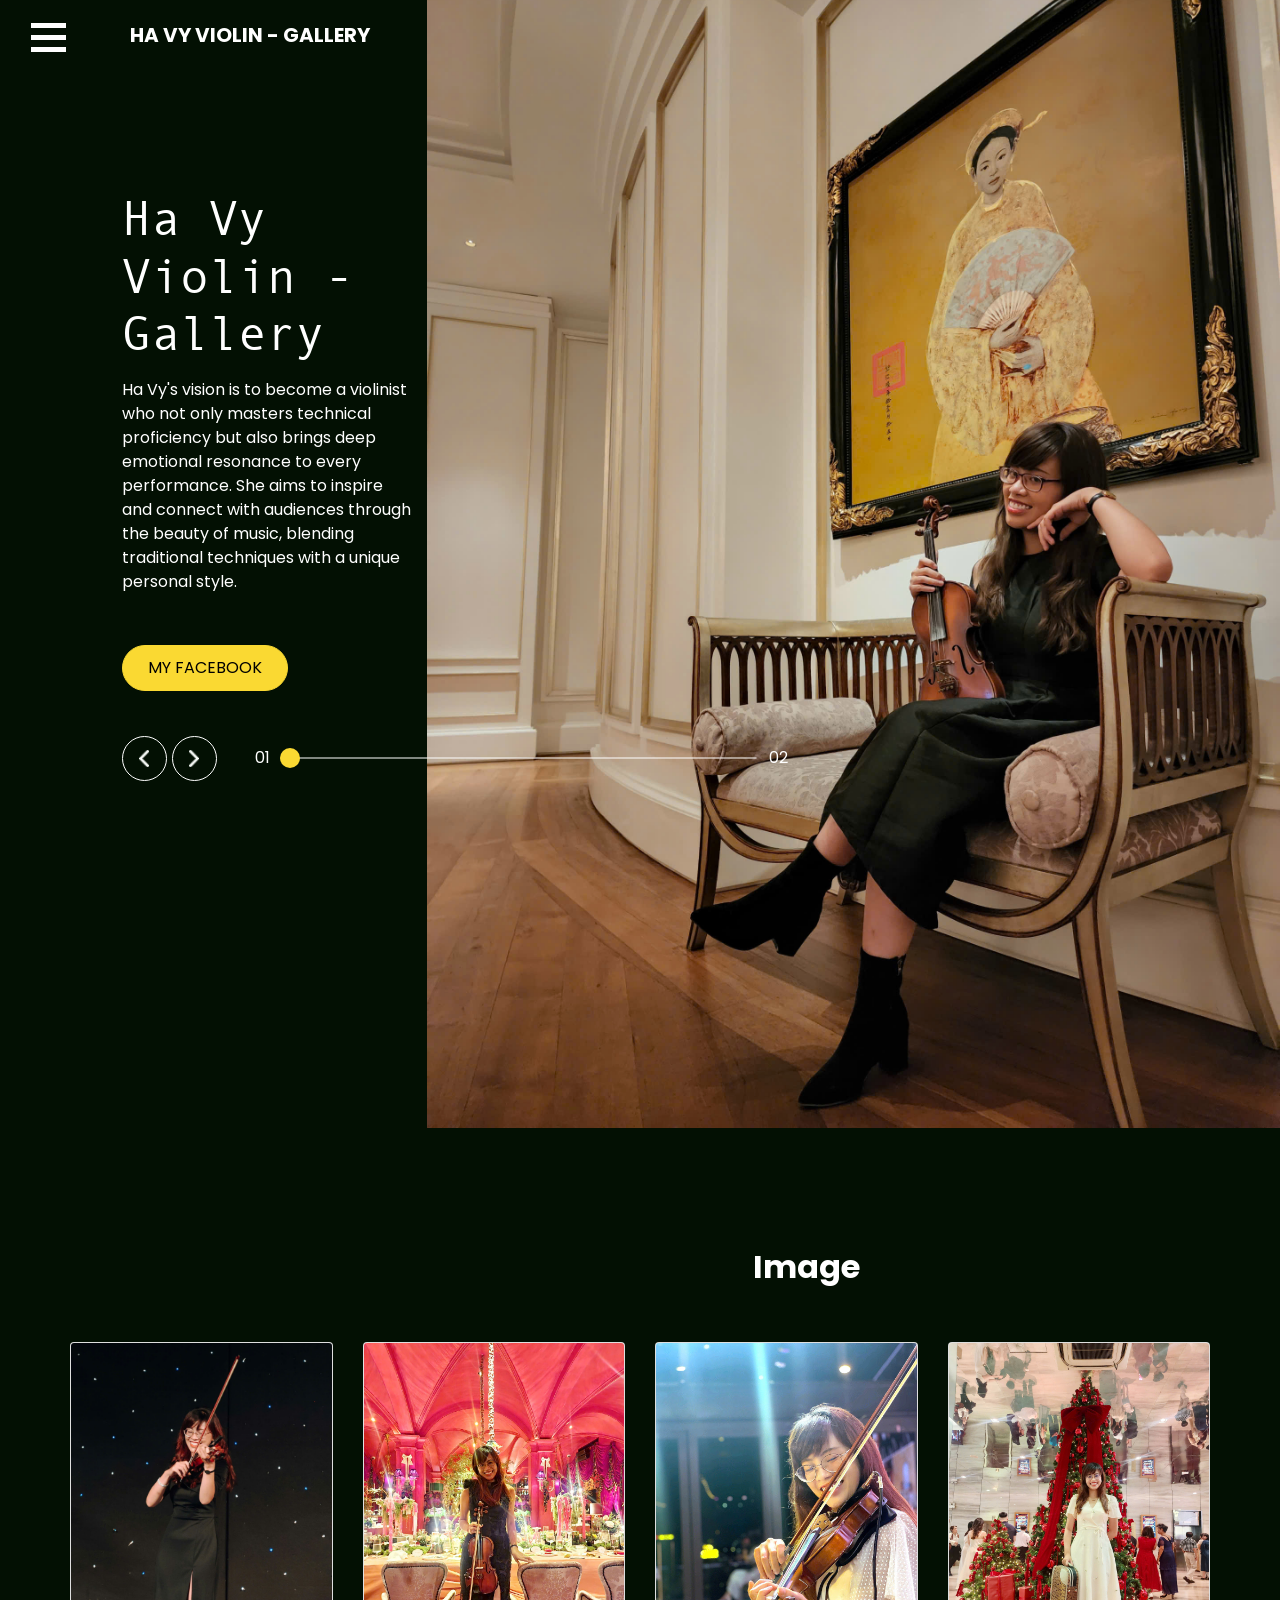
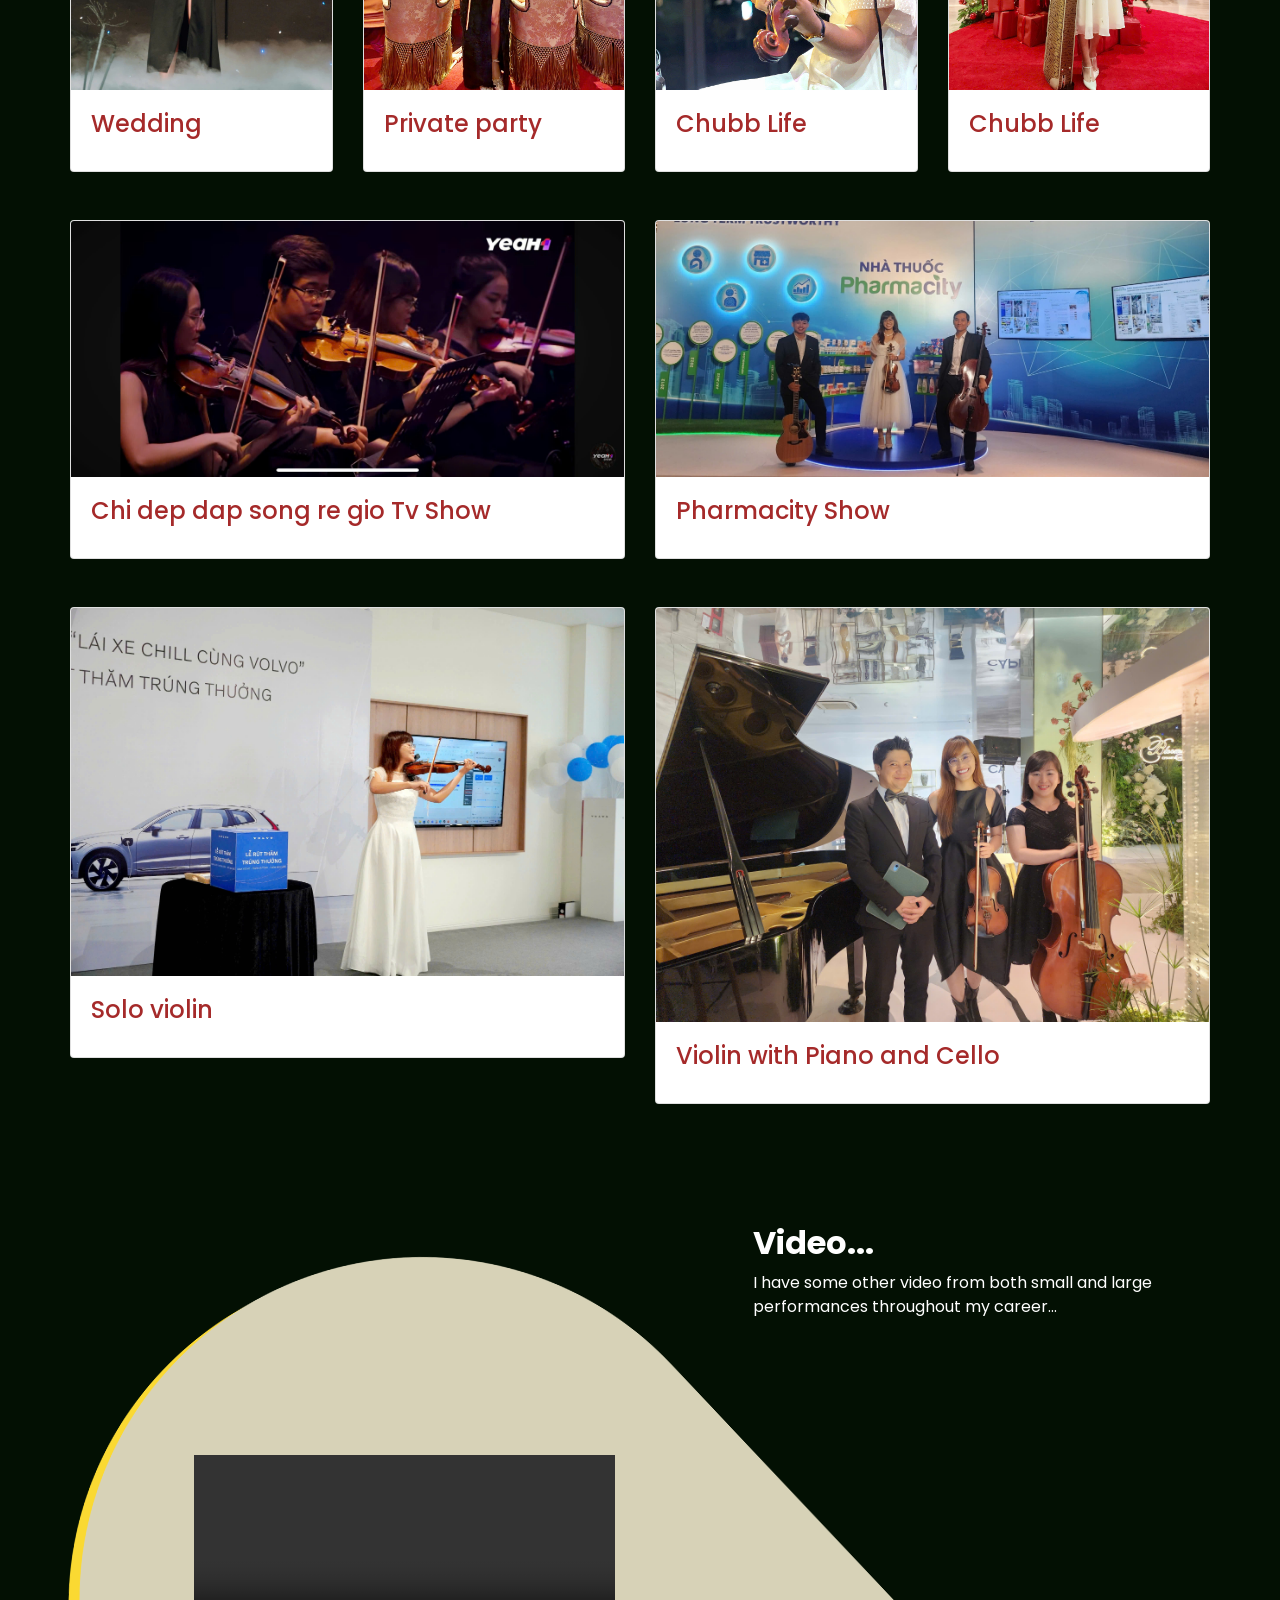
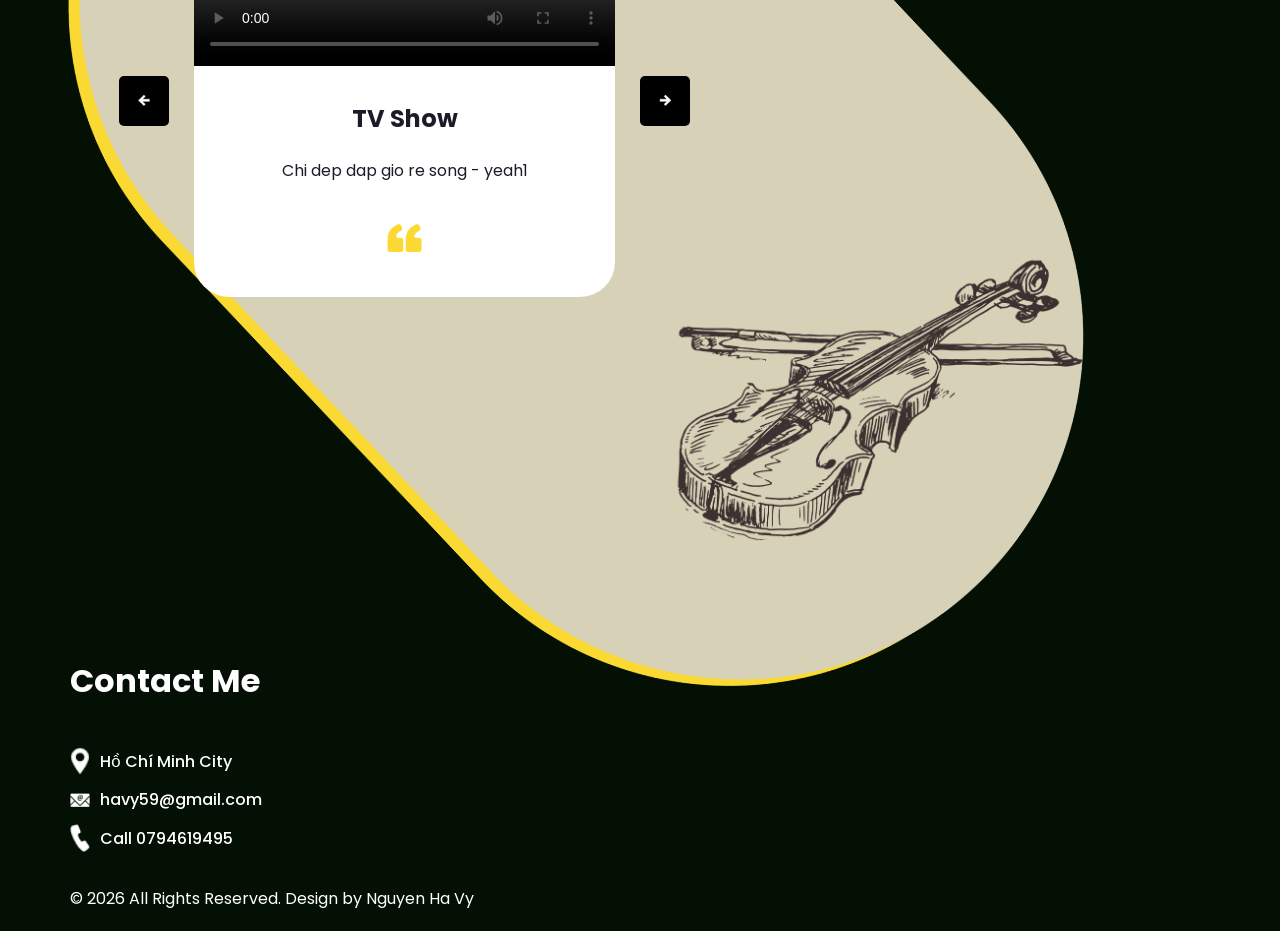
==== gallery.html @ 9f82cee3 "gallery" ====
<!DOCTYPE html>
<html lang="en">

<head>
  <!-- Basic -->
  <meta charset="utf-8" />
  <meta http-equiv="X-UA-Compatible" content="IE=edge" />
  <!-- Mobile Metas -->
  <meta name="viewport" content="width=device-width, initial-scale=1, shrink-to-fit=no" />
  <!-- Site Metas -->
  <meta name="keywords" content="havyviolin" />
  <meta name="description" content="havyviolin" />
  <meta name="author" content="havyviolin" />

  <title>Ha Vy Violin - Gallery</title>

  <!-- slider stylesheet -->
  <link rel="stylesheet" type="text/css" href="https://cdnjs.cloudflare.com/ajax/libs/OwlCarousel2/2.3.4/assets/owl.carousel.min.css" />

  <!-- bootstrap core css -->
  <link rel="stylesheet" type="text/css" href="css/bootstrap.css" />

  <!-- Custom styles for this template -->
  <link href=" css/style.css" rel="stylesheet" />
  <!-- responsive style -->
  <link href="css/responsive.css" rel="stylesheet" />
</head>

<body>
  <div class="hero_area">
    <!-- header section strats -->
    <header class="header_section">
      <div class="container-fluid">
        <nav class="navbar navbar-expand-lg custom_nav-container d-block">
          <div class="main_nav_menu">
            <div class="fk_width">
              <div class="custom_menu-btn">
                <button onclick="openNav()">
                  <span class="s-1"> </span>
                  <span class="s-2"> </span>
                  <span class="s-3"> </span>
                </button>
              </div>
              <div id="myNav" class="overlay">
                <div class="overlay-content">
                  <a class="" href="index.html">Home <span class="sr-only">(current)</span></a>
                  <!-- <a class="" href="index.html">About </a> -->
                  <a class="" href="gallery.html">Gallery </a>
                </div>
              </div>
            </div>
            <a class="navbar-brand" href="index.html">
              <span>
                Ha Vy Violin - Gallery
              </span>
            </a>
            <div class="user_option">
              <!-- <a href="#">
                login
              </a>
              <form class="form-inline ">
                <button class="btn  nav_search-btn" type="submit"></button>
              </form> -->
            </div>
          </div>
        </nav>
      </div>
    </header>
    <!-- end header section -->

    <!-- slider section -->
    <section class=" slider_section position-relative">
      <div class="container-fluid">
        <div class="row slider-row">
          <div class="col-lg-3 offset-lg-1">
            <div id="carouselExampleIndicators" class="carousel slide" data-ride="carousel">
              <div class="carousel-inner">
                <div class="carousel-item active">
                  <div class="detail-box">
                    <h1>
                        Ha Vy Violin - Gallery
                    </h1>
                    <p>
                      Ha Vy's vision is to become a violinist who not
 only masters technical proficiency but also
 brings deep emotional resonance to every
 performance. She aims to inspire and connect
 with audiences through the beauty of music,
 blending traditional techniques with a unique
 personal style. 
                    </p>
                    <div>
                      <a href="https://www.facebook.com/vy.vuvo.7/" target="_blank">
                        My Facebook
                      </a>
                    </div>
                  </div>
                </div>
                <div class="carousel-item">
                  <div class="detail-box">
                    <h1>
                      Ha Vy <br />
                      Violin
                    </h1>
                    <p>
                      Beyond individual growth, Ha
 Vy envisions performing on larger stages,
 collaborating with other musicians, and
 contributing to the artistic community by
 sharing her love for violin and encouraging
 others to pursue their musical passions
                    </p>
                    <div>
                      <a href="tel:+84794619495">
                        Call Me
                      </a>
                    </div>
                  </div>
                </div>
              </div>
              <div class="carousel_control-box">
                <div class="carousel_btn-container">
                  <a class="carousel-control-prev" href="#carouselExampleIndicators" role="button" data-slide="prev">
                    <span class="sr-only">Previous</span>
                  </a>
                  <a class="carousel-control-next" href="#carouselExampleIndicators" role="button" data-slide="next">
                    <span class="sr-only">Next</span>
                  </a>
                </div>
                <ol class="carousel-indicators">
                  <li data-target="#carouselExampleIndicators" data-slide-to="0" class="active li_one">01</li>
                  <li data-target="#carouselExampleIndicators" data-slide-to="1" class="li_two">02</li>
                  <li class="ol_design"></li>
                </ol>
              </div>
            </div>
          </div>
          <div class="col-lg-8 px-0">
            <div class="img-box">
              <img src="images/img3.jpg" alt="" />
            </div>
          </div>
        </div>
      </div>
    </section>
    <!-- end slider section -->
  </div>


  <!-- image section -->
  <section class="gallery_section layout_padding-top">
    <div class="container" >
      <div class="row">
        <div class="col-lg-5 ml-auto">
          <div class="heading_container">
            <h2>
              Image
            </h2>
           
          </div>
        </div>
      </div>
    </div>
    <div class="container">
     <div class="row">
        <div class="col-lg-3 col-md-4 col-xs-2 mt-5">
            <div class="card">
                <img
                    class="card-img-top"
                    src="images/thanhdi2.jpg"
                    alt="Card image cap"
                    width="100%"
                />
                <div class="card-body">
                    <h4 class="card-title" style="color: brown;">Wedding</h4>
                    <!-- <p class="card-text">Text</p>                   -->
                </div>
            </div>
        </div>
        <div class="col-lg-3 col-md-4 col-xs-2 mt-5">
            <div class="card">
                <img
                    class="card-img-top"
                    src="images/roseVilla.jpg"
                    alt="Card image cap"
                    width="100%"
                />
                <div class="card-body">
                    <h4 class="card-title" style="color: brown;">Private party</h4>
                    <!-- <p class="card-text">Text</p>                   -->
                </div>
            </div>
        </div>
        <div class="col-lg-3 col-md-4 col-xs-2 mt-5">
            <div class="card">
                <img
                    class="card-img-top"
                    src="images/wedding2.jpg"
                    alt="Card image cap"
                    width="100%"
                />
                <div class="card-body">
                    <h4 class="card-title" style="color: brown;">Chubb Life</h4>
                    <!-- <p class="card-text">Text</p>                   -->
                </div>
            </div>
        </div>
        <div class="col-lg-3 col-md-4 col-xs-2 mt-5">
            <div class="card">
                <img
                    class="card-img-top"
                    src="images/noel.jpg"
                    alt="Card image cap"
                    width="100%"
                />
                <div class="card-body">
                    <h4 class="card-title" style="color: brown;">Chubb Life</h4>
                    <!-- <p class="card-text">Text</p>                   -->
                </div>
            </div>
        </div>
        <div class="col-lg-6 col-md-6 col-xs-6 mt-5">
            <div class="card">
                <img
                    class="card-img-top"
                    src="images/chidep.jpg"
                    alt="Card image cap"
                    width="100%"
                />
                <div class="card-body">
                    <h4 class="card-title" style="color: brown;">Chi dep dap song re gio Tv Show</h4>                        
                </div>
            </div>
        </div>
        <div class="col-lg-6 col-md-6 col-xs-6 mt-5">
            <div class="card">
                <img
                    class="card-img-top"
                    src="images/pharmacity.jpg"
                    alt="Card image cap"
                    width="100%"
                />
                <div class="card-body">
                    <h4 class="card-title" style="color: brown;">Pharmacity Show</h4>
                </div>
            </div>
        </div>
        <div class="col-lg-6 col-md-6 col-xs-6 mt-5">
            <div class="card">
                <img
                    class="card-img-top"
                    src="images/volvo.jpg"
                    alt="Card image cap"
                    width="100%"
                />
                <div class="card-body">
                    <h4 class="card-title" style="color: brown;">Solo violin</h4>                 
                </div>
            </div>
        </div>
        <div class="col-lg-6 col-md-6 col-xs-6 mt-5">
            <div class="card">
                <img
                    class="card-img-top"
                    src="images/tamtau.jpg"
                    alt="Card image cap"
                    width="100%"
                />
                <div class="card-body">
                    <h4 class="card-title" style="color: brown;">Violin with Piano and Cello</h4>               
                </div>
            </div>
        </div>
     </div>
     
    </div>
  </section>
  <!-- end image section -->


  <!-- video section -->

  <section class="client_section layout_padding">
    <div class="container">
      <div class="row">
        <div class="col-lg-5 ml-auto">
          <div class="heading_container">
            <h2>
              Video...
            </h2>
            <p>
              I have some other video from both small and large performances throughout my career...
            </p>
          </div>
        </div>
      </div>
    </div>
    <div class="client_container">
      <div class="client_bg">
        <img src="images/gallery-bg.png" alt="" />
      </div>
      <div class="container">
        <div class="client_box">
          <div class="row">
            <div class="col-lg-6">
              <div class="box b1">
                <div id="carouselExampleControls" class="carousel slide" data-ride="carousel">
                  <div class="carousel-inner">
                    <div class="carousel-item active">
                      <div class="client_content-box layout_padding">
                        <div class="img-box">
                            <video src="videos/chidep.mp4" width="100%" controls></video>
       
                        </div>
                        <div class="detail-box">
                          <h4>
                            TV Show
                          </h4>
                          <p>
                            Chi dep dap gio re song - yeah1
                          </p>
                          <img src="images/quote.png" alt="" />
                        </div>
                      </div>
                    </div>
                    <div class="carousel-item">
                        <div class="client_content-box layout_padding">
                          <div class="img-box">
                              <video src="videos/marriot.mp4" width="100%" height="50%" controls></video>
                          </div>
                          <div class="detail-box">
                            <h4>
                              Wedding
                            </h4>
                            <p>
                              Wedding At JW Marriott, SG
                            </p>
                            <img src="images/quote.png" alt="" />
                          </div>
                        </div>
                      </div>
                    <div class="carousel-item">
                      <div class="client_content-box layout_padding">
                        <div class="img-box">
                            <video src="videos/rosevilla.mp4" width="100%" height="50%" controls></video>
                        </div>
                        <div class="detail-box">
                          <h4>
                            Private Party
                          </h4>
                          <p>
                            A Private Party At Rose villa SG
                          </p>
                          <img src="images/quote.png" alt="" />
                        </div>
                      </div>
                    </div>
                    
                  </div>
                  <a class="carousel-control-prev" href="#carouselExampleControls" role="button" data-slide="prev">
                    <span class="sr-only">Previous</span>
                  </a>
                  <a class="carousel-control-next" href="#carouselExampleControls" role="button" data-slide="next">
                    <span class="sr-only">Next</span>
                  </a>
                </div>
              </div>
            </div>
            <div class="col-lg-6">
              <div class="box b2">
                <div class="camera_img-box">
                  <img src="images/violin.png" alt="" />
                </div>
              </div>
            </div>
          </div>
        </div>
      </div>
    </div>
  </section>

  <!-- end video section -->

  <!-- info section -->

  <section class="info_section ">
    <div class="info_container layout_padding-top">
      <div class="container">
        <div class="heading_container">
          <h2>
            Contact Me
          </h2>
        </div>
        <div class="info_main">
          <div class="row">
            <div class="col-md-4 col-lg-3">
              <div class="info_contact ">
                <a href="#" class="link-box">
                  <div class="img-box">
                    <img src="images/location.png" alt="" />
                  </div>
                  <div class="detail-box">
                    <h6>
                      Hồ Chí Minh City
                    </h6>
                  </div>
                </a>
                <a href="#" class="link-box">
                  <div class="img-box">
                    <img src="images/mail.png" alt="" />
                  </div>
                  <div class="detail-box">
                    <h6>
                      havy59@gmail.com
                    </h6>
                  </div>
                </a>
                <a href="tel:+84794619495" class="link-box">
                  <div class="img-box">
                    <img src="images/call.png" alt="" />
                  </div>
                  <div class="detail-box">
                    <h6>
                      Call 0794619495
                    </h6>
                  </div>
                </a>
              </div>
            </div>

          </div>
        </div>
      </div>
    </div>
  </section>

  <!-- end info section -->

  <!-- footer section -->
  <footer class="footer_section ">
    <div class="container">
      <p>
        &copy; <span id="displayYear"></span> All Rights Reserved. Design by Nguyen Ha Vy
      </p>
    </div>
  </footer>
  <!-- footer section -->

  <script src="js/jquery-3.4.1.min.js"></script>
  <script src="js/bootstrap.js"></script>
  <script src="https://cdnjs.cloudflare.com/ajax/libs/OwlCarousel2/2.3.4/owl.carousel.min.js"></script>
  <script src="js/custom.js"></script>
</body>

</html>
---- css/style.css ----
@import url("https://fonts.googleapis.com/css2?family=Open+Sans:wght@400;700&family=Poppins:wght@400;500;700&display=swap");
@font-face {
  font-family: "Andale Mono";
  src: url(../fonts/AndaleMono.ttf);
}

html {
  scroll-behavior: smooth;
  overflow-x: hidden;
}

body {
  font-family: "Poppins", sans-serif;
  color: #ffffff;
  background-color: #031003;
}

.layout_margin {
  margin-top: 90px;
  margin-bottom: 90px;
}

.layout_padding {
  padding-top: 120px;
  padding-bottom: 120px;
}

.layout_padding2 {
  padding-top: 45px;
  padding-bottom: 45px;
}

.layout_padding2-top {
  padding-top: 45px;
}

.layout_padding2-bottom {
  padding-bottom: 45px;
}

.layout_padding-top {
  padding-top: 120px;
}

.layout_padding-bottom {
  padding-bottom: 120px;
}

.heading_container {
  display: -webkit-box;
  display: -ms-flexbox;
  display: flex;
  -webkit-box-orient: vertical;
  -webkit-box-direction: normal;
      -ms-flex-direction: column;
          flex-direction: column;
  -webkit-box-align: start;
      -ms-flex-align: start;
          align-items: flex-start;
  color: #ffffff;
}

.heading_container h2 {
  font-weight: bold;
}

.heading_container a {
  display: inline-block;
  background: #fad932;
  color: #000000;
  padding: 10px 35px;
  border-radius: 30px;
  border: 1px solid #fad932;
  -webkit-transition: all 0.3s;
  transition: all 0.3s;
  text-transform: uppercase;
  margin-top: 15px;
}

.heading_container a:hover {
  background: transparent;
  color: #fad932;
}



/*header section*/
.hero_area {
  position: relative;
}

.sub_page .info_section .social_box {
  -webkit-filter: invert(100%);
          filter: invert(100%);
}

.header_section .container-fluid {
  padding-right: 25px;
  padding-left: 25px;
}

.header_section .nav_container {
  margin: 0 auto;
}

.custom_nav-container.navbar-expand-lg .navbar-nav .nav-link img {
  width: 22px;
  margin-right: 15px;
}

.custom_nav-container.navbar-expand-lg .navbar-nav .nav-link {
  padding: 0px 25px;
  color: #fefeff;
  text-align: center;
  font-family: "Roboto", sans-serif;
}

.custom_menu-btn {
  z-index: 9;
  position: absolute;
  left: 0;
  top: 15px;
}

.custom_menu-btn button {
  outline: none;
  border: none;
  background-color: transparent;
}

.custom_menu-btn span {
  display: block;
  width: 35px;
  height: 5px;
  background-color: #fff;
  margin: 7px 0;
  -webkit-transition: all 0.3s;
  transition: all 0.3s;
}

.custom_menu-btn .s-2 {
  -webkit-transition: all 0.1s;
  transition: all 0.1s;
}

.menu_btn-style {
  position: fixed;
  left: 22px;
  top: 15px;
}

.menu_btn-style button {
  -webkit-transform: translateX(14px);
          transform: translateX(14px);
}

.menu_btn-style button .s-1 {
  -webkit-transform: rotate(45deg) translateY(17px);
          transform: rotate(45deg) translateY(17px);
}

.menu_btn-style button .s-2 {
  -webkit-transform: translateX(-100px);
          transform: translateX(-100px);
}

.menu_btn-style button .s-3 {
  -webkit-transform: rotate(-45deg) translateY(-17px);
          transform: rotate(-45deg) translateY(-17px);
}

.position-unset {
  position: unset;
}

.navbar-expand-lg .navbar-collapse {
  -webkit-box-flex: 0;
      -ms-flex-positive: 0;
          flex-grow: 0;
}

.overlay {
  height: 100%;
  width: 0;
  position: fixed;
  z-index: 1;
  top: 0;
  left: 0;
  background: rgba(3, 16, 3, 0.95);
  overflow-x: hidden;
  -webkit-transition: 0.5s;
  transition: 0.5s;
}

.overlay .closebtn {
  position: absolute;
  top: 0;
  right: 30px;
  font-size: 60px;
}

.overlay a {
  display: inline-block;
  padding: 10px 15px;
  text-decoration: none;
  font-size: 18px;
  text-transform: uppercase;
  color: #ffffff;
  margin: 10px 0;
  display: block;
  -webkit-transition: 0.3s;
  transition: 0.3s;
  border: 1.5px solid #ffffff;
  border-radius: 5px;
  width: 190px;
}

.overlay a:hover {
  border-color: transparent;
  background-color: #ffffff;
}

.overlay-content {
  position: relative;
  top: 20%;
  width: 100%;
  text-align: center;
  margin-top: 30px;
  display: -webkit-box;
  display: -ms-flexbox;
  display: flex;
  -webkit-box-orient: vertical;
  -webkit-box-direction: normal;
      -ms-flex-direction: column;
          flex-direction: column;
  -webkit-box-align: center;
      -ms-flex-align: center;
          align-items: center;
}

.menu_width {
  width: 100%;
}

.scroll-y-hidden {
  overflow-y: hidden;
}

a,
a:hover,
a:focus {
  text-decoration: none;
}

a:hover,
a:focus {
  color: initial;
}

.btn,
.btn:focus {
  outline: none !important;
  -webkit-box-shadow: none;
          box-shadow: none;
}

.fk_width {
  width: 105px;
}

.custom_nav-container .nav_search-btn {
  background-image: url(../images/search-icon.png);
  background-size: 18px;
  background-repeat: no-repeat;
  width: 35px;
  height: 35px;
  padding: 0;
  border: none;
  background-position: center;
}

.navbar-brand {
  display: -webkit-box;
  display: -ms-flexbox;
  display: flex;
}

.navbar-brand span {
  color: #ffffff;
  font-weight: bold;
  text-transform: uppercase;
}

.custom_nav-container {
  z-index: 99999;
  padding: 15px 0;
  -webkit-box-pack: start;
      -ms-flex-pack: start;
          justify-content: flex-start;
}

.custom_nav-container .navbar-toggler {
  outline: none;
}

.custom_nav-container .navbar-toggler .navbar-toggler-icon {
  background-image: url(../images/menu.png);
  background-size: 55px;
}

.main_nav_menu {
  display: -webkit-box;
  display: -ms-flexbox;
  display: flex;
}

.user_option {
  display: -webkit-box;
  display: -ms-flexbox;
  display: flex;
  -webkit-box-align: center;
      -ms-flex-align: center;
          align-items: center;
  margin-left: 45px;
}

.user_option a {
  display: -webkit-box;
  display: -ms-flexbox;
  display: flex;
  -webkit-box-align: center;
      -ms-flex-align: center;
          align-items: center;
  margin-right: 35px;
  color: #ffffff;
  text-transform: uppercase;
}

.user_option a img {
  width: 20px;
  margin-right: 10px;
}

.user_option a span {
  color: #ffffff;
}

/*end header section*/
.slider_section {
  padding-top: 45px;
}

.slider_section #carouselExampleIndicators {
  -webkit-box-flex: 1;
      -ms-flex: 1;
          flex: 1;
}

.slider_section .detail-box {
  color: #ffffff;
  margin-top: 75px;
}

.slider_section .detail-box h1 {
  font-size: 3rem;
  font-family: "Andale Mono";
}

.slider_section .detail-box p {
  margin-top: 15px;
}

.slider_section .detail-box a {
  display: inline-block;
  background: #fad932;
  color: #000000;
  padding: 10px 25px;
  border-radius: 30px;
  border: 1px solid #fad932;
  -webkit-transition: all 0.3s;
  transition: all 0.3s;
  text-transform: uppercase;
  margin-top: 35px;
}

.slider_section .detail-box a:hover {
  background: transparent;
  color: #fad932;
}

.slider_section .img-box {
  margin-top: -125px;
}

.slider_section .img-box img {
  width: 100%;
}

.slider_section .img-box::before {
  content: "";
  position: absolute;
  top: -135px;
  left: 0;
  width: 100%;
  height: 100%;
  background: -webkit-gradient(linear, left top, left bottom, from(#000000), color-stop(transparent), to(transparent));
  background: linear-gradient(to bottom, #000000, transparent, transparent);
  z-index: 1;
  display: none;
}

.slider_section .carousel_control-box {
  display: -webkit-box;
  display: -ms-flexbox;
  display: flex;
  -webkit-box-align: center;
      -ms-flex-align: center;
          align-items: center;
  margin-top: 45px;
}

.slider_section .carousel_btn-container {
  width: 95px;
  min-width: 95px;
  display: -webkit-box;
  display: -ms-flexbox;
  display: flex;
  -webkit-box-pack: justify;
      -ms-flex-pack: justify;
          justify-content: space-between;
  z-index: 999;
}

.slider_section .carousel_btn-container .carousel-control-prev,
.slider_section .carousel_btn-container .carousel-control-next {
  position: unset;
  width: 45px;
  height: 45px;
  border: none;
  border-radius: 100%;
  opacity: 1;
  background-repeat: no-repeat;
  background-size: 10px;
  background-position: center;
  border: 1.5px solid #ffffff;
  background-color: transparent;
}

.slider_section .carousel_btn-container .carousel-control-prev:hover,
.slider_section .carousel_btn-container .carousel-control-next:hover {
  background-color: #fad932;
  border-color: transparent;
}

.slider_section .carousel_btn-container .carousel-control-prev {
  background-image: url(../images/prev.png);
}

.slider_section .carousel_btn-container .carousel-control-next {
  background-image: url(../images/next.png);
}

.slider_section .carousel-indicators {
  width: 550px;
  min-width: 550px;
  position: relative;
  margin: 0;
  margin-left: 35px;
  -webkit-box-pack: justify;
      -ms-flex-pack: justify;
          justify-content: space-between;
}

.slider_section .carousel-indicators::before {
  content: "";
  width: calc(100% - 75px);
  height: 1px;
  position: absolute;
  top: 50%;
  left: calc(50% - 8px);
  -webkit-transform: translate(-50%, -50%);
          transform: translate(-50%, -50%);
  background-color: #ffffff;
}

.slider_section .carousel-indicators .ol_design {
  width: 20px;
  height: 20px;
  position: absolute;
  top: 50%;
  left: calc(0% + 35px);
  -webkit-transform: translate(-50%, -50%);
          transform: translate(-50%, -50%);
  border-radius: 100%;
  background-color: #fad932;
  -webkit-transition: all .3s;
  transition: all .3s;
  z-index: 2;
}

.slider_section .carousel-indicators li {
  height: auto;
  border: none;
  opacity: 1;
  color: #ffffff;
  text-indent: 0;
  background-color: transparent;
}

.about_section .detail-box {
  margin: 35px auto;
  position: relative;
  z-index: 2;
}

.about_section .img-box {
  width: 90%;
  margin: auto;
  position: relative;
  background-repeat: no-repeat;
  margin-top: -125px;
  
}

.about_section .img-box .play_btn {
  background: #fad932;
  display: -webkit-box;
  display: -ms-flexbox;
  display: flex;
  -webkit-box-align: center;
      -ms-flex-align: center;
          align-items: center;
  -webkit-box-pack: center;
      -ms-flex-pack: center;
          justify-content: center;
  border-radius: 100%;
  width: 75px;
  height: 75px;
  position: absolute;
  z-index: 3;
  top: 50%;
  left: 50%;
  -webkit-transform: translate(-50%, -50%);
          transform: translate(-50%, -50%);
}

.about_section .img-box .play_btn button {
  -webkit-box-shadow: none;
          box-shadow: none;
  background-color: transparent;
  border: none;
  position: relative;
  z-index: 5;
}

.about_section .img-box .play_btn a {
  background: #fad932;
  display: -webkit-box;
  display: -ms-flexbox;
  display: flex;
  -webkit-box-align: center;
      -ms-flex-align: center;
          align-items: center;
  -webkit-box-pack: center;
      -ms-flex-pack: center;
          justify-content: center;
  border-radius: 100%;
  width: 75px;
  height: 75px;
  position: relative;
  z-index: 5;
}

.about_section .img-box .about-img {
  width: 60%;
  border-radius: 30%;
  margin-top: 300px;
}

.about_section .btn-box a {
  display: inline-block;
  background: #ffffff;
  color: #000000;
  padding: 10px 40px;
  border-radius: 30px;
  border: 1px solid #ffffff;
  -webkit-transition: all 0.3s;
  transition: all 0.3s;
}

.about_section .btn-box a:hover {
  background: transparent;
  color: #ffffff;
}

.gallery_section .gallery_container {
  position: relative;
  max-width: 1500px;
  margin: auto;
}

.gallery_section .gallery_container .gallery_bg {
  position: absolute;
  width:90%;
  top: 10%;
  margin-left: 0;
  -webkit-transform: rotate(45deg);
          transform: rotate(45deg);
  z-index: -1;
}

.gallery_section .gallery_container .gallery_bg img {
  width: 100%;
}

.gallery_section .gallery_container .gallery_box {
  width: 85%;
  margin: auto;
}

.gallery_section .gallery_container .box {
  display: -webkit-box;
  display: -ms-flexbox;
  display: flex;
}

.gallery_section .gallery_container .box.b1 .img-box {
  margin-left: 8%;
}

.gallery_section .gallery_container .box.b3 {
  -webkit-box-pack: end;
      -ms-flex-pack: end;
          justify-content: flex-end;
}

.gallery_section .gallery_container .box.b4 {
  -webkit-box-pack: end;
      -ms-flex-pack: end;
          justify-content: flex-end;
}

.gallery_section .gallery_container .box.b4 .img-box {
  margin-right: 8%;
}

.gallery_section .gallery_container .box .img-box {
  position: relative;
  margin: 10px;
  border-radius: 35px;
  overflow: hidden;
  width: 350px;
}

.gallery_section .gallery_container .box .img-box img {
  width: 100%;
}

.gallery_section .gallery_container .box .img-box h5 {
  color: #ffffff;
  background-color: #404040;
  padding: 10px;
  position: absolute;
  margin: 0;
  top: 50%;
  left: 50%;
  -webkit-transform: translate(-50%, -50%);
          transform: translate(-50%, -50%);
  text-transform: uppercase;
}

.blog_section .detail-box {
  margin: 35px auto;
  position: relative;
  z-index: 2;
}

.blog_section .blog_container {
  position: relative;
  max-width: 1500px;
  margin: auto;
}

.blog_section .blog_container .blog_bg {
  position: absolute;
  width:90%;
  top: 10%;
  margin-left: 0;
  -webkit-transform: rotate(-45deg);
          transform: rotate(-45deg);
  z-index: -1;
}

.blog_section .blog_container .blog_bg img {
  width:100%;
}

.blog_section .blog_box {
  width: 80%;
  margin: auto;
}

.blog_section .box {
  margin-top: 55px;
  background-color: #ffffff;
  border-radius: 35px;
  overflow: hidden;
}

.blog_section .box.b1 {
  margin-top: 100%;
}

.blog_section .box .img-box {
  position: relative;
}

.blog_section .box .img-box img {
  width: 100%;
}

.blog_section .box .blog-detail {
  padding: 25px 25px 15px;
}

.blog_section .box .blog-detail .blog_post {
  display: -webkit-box;
  display: -ms-flexbox;
  display: flex;
  -webkit-box-pack: justify;
      -ms-flex-pack: justify;
          justify-content: space-between;
}

.blog_section .box .blog-detail .blog_post h6 {
  color: #c2bebe;
}

.blog_section .box .blog-detail h5 {
  color: #031003;
  text-transform: uppercase;
  font-weight: bold;
}

.blog_section .box .blog-detail p {
  color: #404040;
}

.client_section .client_container {
  position: relative;
  max-width: 1500px;
  margin: auto;
}

.client_section .client_container .client_bg {
  position: absolute;
  width:90%;
  top: 10%;
  margin-left: 0;
  -webkit-transform: rotate(45deg);
          transform: rotate(45deg);
  z-index: -1;
}

.client_section .client_container .client_bg img {
  width: 100%;
}

.client_section .client_box {
  width: 80%;
  margin: auto;
}

.client_section .box {
  position: relative;
}

.client_section .client_content-box {
  display: -webkit-box;
  display: -ms-flexbox;
  display: flex;
  -webkit-box-orient: vertical;
  -webkit-box-direction: normal;
      -ms-flex-direction: column;
          flex-direction: column;
  -webkit-box-align: center;
      -ms-flex-align: center;
          align-items: center;
  text-align: center;
  margin: 0 10px;
}

.client_section .client_content-box .img-box {
  width: 100%;
  border-radius: 100%;
  margin-bottom: -62px;
  position: relative;
  z-index: 2;
}

.client_section .client_content-box .img-box img {
  width: 100%;
}

.client_section .client_content-box .detail-box {
  padding: 95px 25px 45px 25px;
  background-color: #ffffff;
  border-radius: 35px;
  width: 100%;
}

.client_section .client_content-box .detail-box h4 {
  color: #1d1b28;
  font-weight: bold;
}

.client_section .client_content-box .detail-box p {
  color: #1d1b28;
  margin-top: 25px;
}

.client_section .client_content-box .detail-box img {
  width: 35px;
  margin-top: 25px;
}

.client_section .carousel-control-prev,
.client_section .carousel-control-next {
  width: 50px;
  height: 50px;
  background-color: #000000;
  opacity: 1;
  top: 50%;
  background-repeat: no-repeat;
  background-position: center;
  background-size: 12px;
  border-radius: 5px;
}

.client_section .carousel-control-prev:hover,
.client_section .carousel-control-next:hover {
  background-color: #fad932;
}

.client_section .carousel-control-prev {
  background-image: url(../images/prev-arrow.png);
  left: -65px;
}

.client_section .carousel-control-next {
  background-image: url(../images/next-arrow.png);
  right: -65px;
}

.client_section .camera_img-box {
  margin-top: 115%;
}

.client_section .camera_img-box img {
  width: 100%;
}

/* info section */
.info_section {
  position: relative;
  margin-top: -125px;
}

.info_section .heading_container {
  margin-bottom: 25px;
}

.info_section .info_main .row {
  -webkit-box-align: center;
      -ms-flex-align: center;
          align-items: center;
}

.info_section .info_logo {
  display: -webkit-box;
  display: -ms-flexbox;
  display: flex;
}

.info_section .info_logo img {
  width: 65px;
}

.info_section .social_box {
  display: -webkit-box;
  display: -ms-flexbox;
  display: flex;
  -webkit-box-align: center;
      -ms-flex-align: center;
          align-items: center;
  -webkit-box-pack: center;
      -ms-flex-pack: center;
          justify-content: center;
}

.info_section .social_box a {
  margin: 0 10px;
}

.info_section a {
  text-transform: none;
}

.info_section h5 {
  margin-bottom: 12px;
  font-size: 24px;
  color: #3eb4b8;
}

.info_section p {
  color: #323232;
}

.info_section ul {
  padding: 0;
}

.info_section ul li {
  list-style-type: none;
  margin: 3px 0;
}

.info_section ul li a {
  color: #ffffff;
}

.info_section .info_link-box {
  display: -webkit-box;
  display: -ms-flexbox;
  display: flex;
  -webkit-box-orient: vertical;
  -webkit-box-direction: normal;
      -ms-flex-direction: column;
          flex-direction: column;
}

.info_section .info_contact .link-box {
  display: -webkit-box;
  display: -ms-flexbox;
  display: flex;
  -webkit-box-align: center;
      -ms-flex-align: center;
          align-items: center;
  margin: 15px 0;
  color: #ffffff;
}

.info_section .info_contact .link-box .img-box {
  display: -webkit-box;
  display: -ms-flexbox;
  display: flex;
  -webkit-box-pack: center;
      -ms-flex-pack: center;
          justify-content: center;
  -webkit-box-align: center;
      -ms-flex-align: center;
          align-items: center;
  margin-right: 10px;
}

.info_section .info_contact .link-box .img-box img {
  width: 20px;
}

.info_section .info_contact .link-box h6 {
  margin-bottom: 0;
}

/* end info section */
/* footer section*/
.footer_section {
  color: #ffffff;
}

.footer_section p {
  margin: 0;
  padding: 20px 0;
}

.footer_section a {
  color: #ffffff;
}

.modal-dialog {
  max-width: 800px;
  margin: 30px auto;
}

.modal-body {
  position: relative;
  padding: 0px;
}

.close {
  position: absolute;
  right: -30px;
  top: 0;
  z-index: 999;
  font-size: 2rem;
  font-weight: normal;
  color: #fff;
  opacity: 1;
}
/*# sourceMappingURL=style.css.map */
---- css/responsive.css ----
/* @media (min-width:1500px) {
    .gallery_section .gallery_container .gallery_bg {
        max-width: 1500px;
        left: 10%;

    }
}

@media (min-width:2000px) {
    .gallery_section .gallery_container .gallery_bg {
        left: 15%;

    }
} */

@media (max-width: 1260px) {}

@media (max-width: 1120px) {}

@media (max-width: 992px) {
    .main_nav_menu {
        justify-content: space-between;
    }

    .user_option {
        margin-left: 0;
    }

    .navbar-brand {
        margin-right: 0;
    }

    .slider-row {
        flex-direction: column-reverse;
    }

    .slider_section .img-box {
        margin-top: -135px;
    }

    .slider_section .detail-box {
        margin-top: 0;
    }

    .slider_section .img-box::before {
        display: block;
    }

    .slider_section .carousel-indicators {
        width: 450px;
        min-width: 450px;
    }

    .about_section .img-box {
        width: 100%;
        padding: 0 5px;
        margin-top: 0;
    }

    .gallery_section .gallery_container .gallery_bg {
        top: -75px;
    }

    .gallery_section .gallery_container .gallery_box {
        margin-top: 200px;
    }

    .blog_section .blog_container .blog_bg {
        top: 0;
    }

    .blog_section .blog_box {
        width: 100%;
    }

    .blog_section .box.b1 {
        margin-top: 35%;
    }

    .client_section .client_box {
        width: 100%;
    }

    .client_section .box {
        margin-top: 75px;
    }

    .client_section .camera_img-box {
        margin-top: 45px;
        padding-left: 45px;
    }

    .footer_section {
        text-align: center;
    }

    .social_box {
        filter: invert(100%);
    }

}

@media (max-width: 856px) {

    .client_section .carousel-control-prev,
    .client_section .carousel-control-next {
        top: 100%;

    }

    .client_section .carousel-control-prev {
        left: 50%;
        transform: translate(-105%, -50%);
    }

    .client_section .carousel-control-next {
        right: 50%;
        transform: translate(105%, -50%);
    }
}

@media (max-width: 767px) {

    .layout_padding {
        padding-top: 90px;
        padding-bottom: 90px;
    }

    .layout_padding-top {
        padding-top: 90px;
    }

    .layout_padding-bottom {
        padding-bottom: 90px;
    }


    .info_section .info_top .info_form {
        margin-bottom: 35px;
    }

    .info_section .info_main .row>div {
        display: flex;
        flex-direction: column;
        align-items: center;
        text-align: center;
        margin-bottom: 25px;
    }

    .info_section .info_contact .link-box {
        justify-content: center;
    }

    .slider_section .carousel-indicators {
        width: 400px;
        min-width: 400px;
    }

    .gallery_section .gallery_container .box {
        flex-direction: column;
        align-items: center;

    }

    .gallery_section .gallery_container .gallery_box {
        width: 100%;
    }

    .gallery_section .gallery_container .box.b1 .img-box {
        margin-left: 10px;
    }

    .gallery_section .gallery_container .box.b4 .img-box {
        margin-right: 10px;
    }

    .info_section .heading_container {
        align-items: center;
    }
}

@media (max-width: 576px) {
    .slider_section .carousel_control-box {
        flex-direction: column;
        align-items: flex-start;
    }

    .slider_section .carousel-indicators {
        width: 100%;
        min-width: 100%;
        margin-left: 0;
        margin-top: 35px;
    }

    .slider_section .img-box::before {
        background: -webkit-gradient(linear, left top, left bottom, from(#000000), to(transparent));
        background: linear-gradient(to bottom, #000, transparent);
    }

    .gallery_section .gallery_container .box .img-box {
        width: 100%;
        border-radius: 10px;
    }

    .blog_section .box {
        border-radius: 25px;
    }
}

@media (max-width: 480px) {
    .main_nav_menu {
        justify-content: center;
    }

    .fk_width {
        width: 10px;
    }

    .user_option {
        display: none;
    }

    .about_section .img-box .play_btn,
    .about_section .img-box .play_btn a {
        width: 55px;
        height: 55px;
    }
}

@media (max-width: 420px) {}

@media (max-width: 360px) {}

@media (min-width: 1200px) {
    .container {
        max-width: 1170px;
    }

}
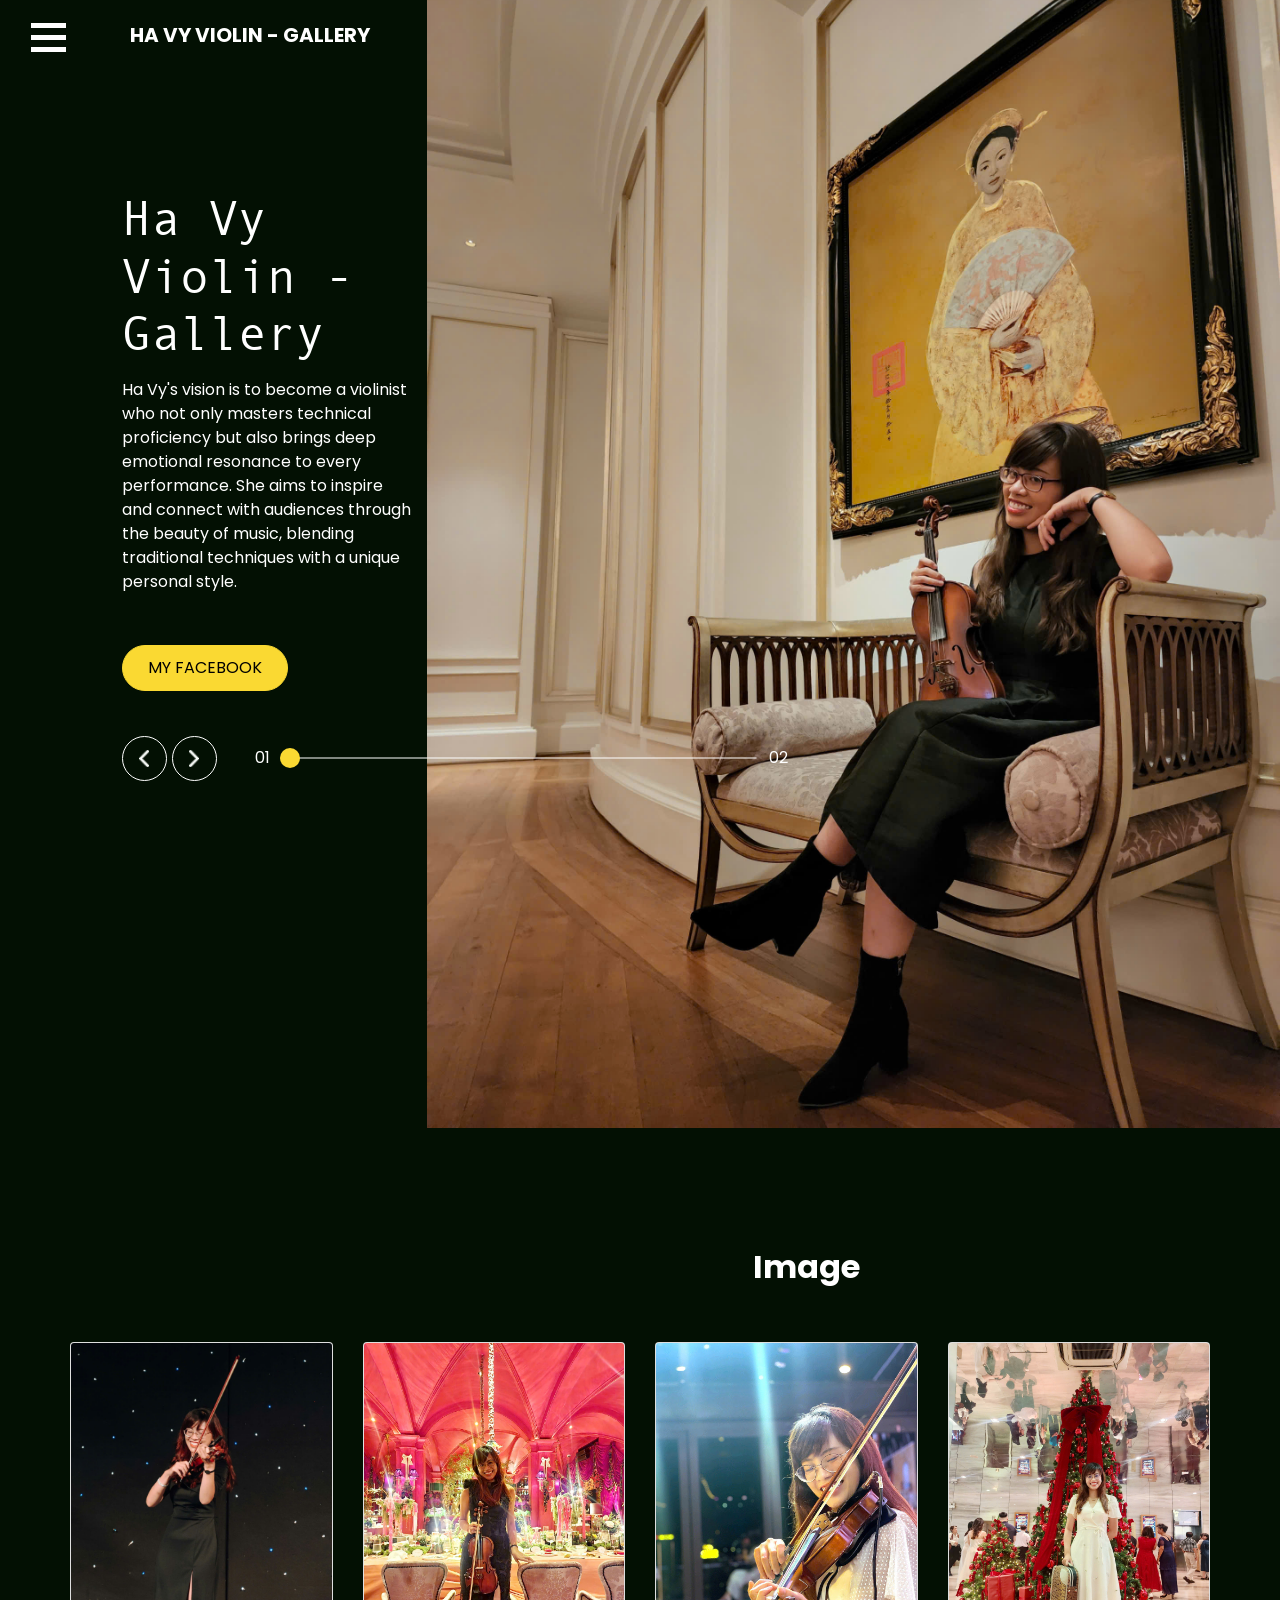
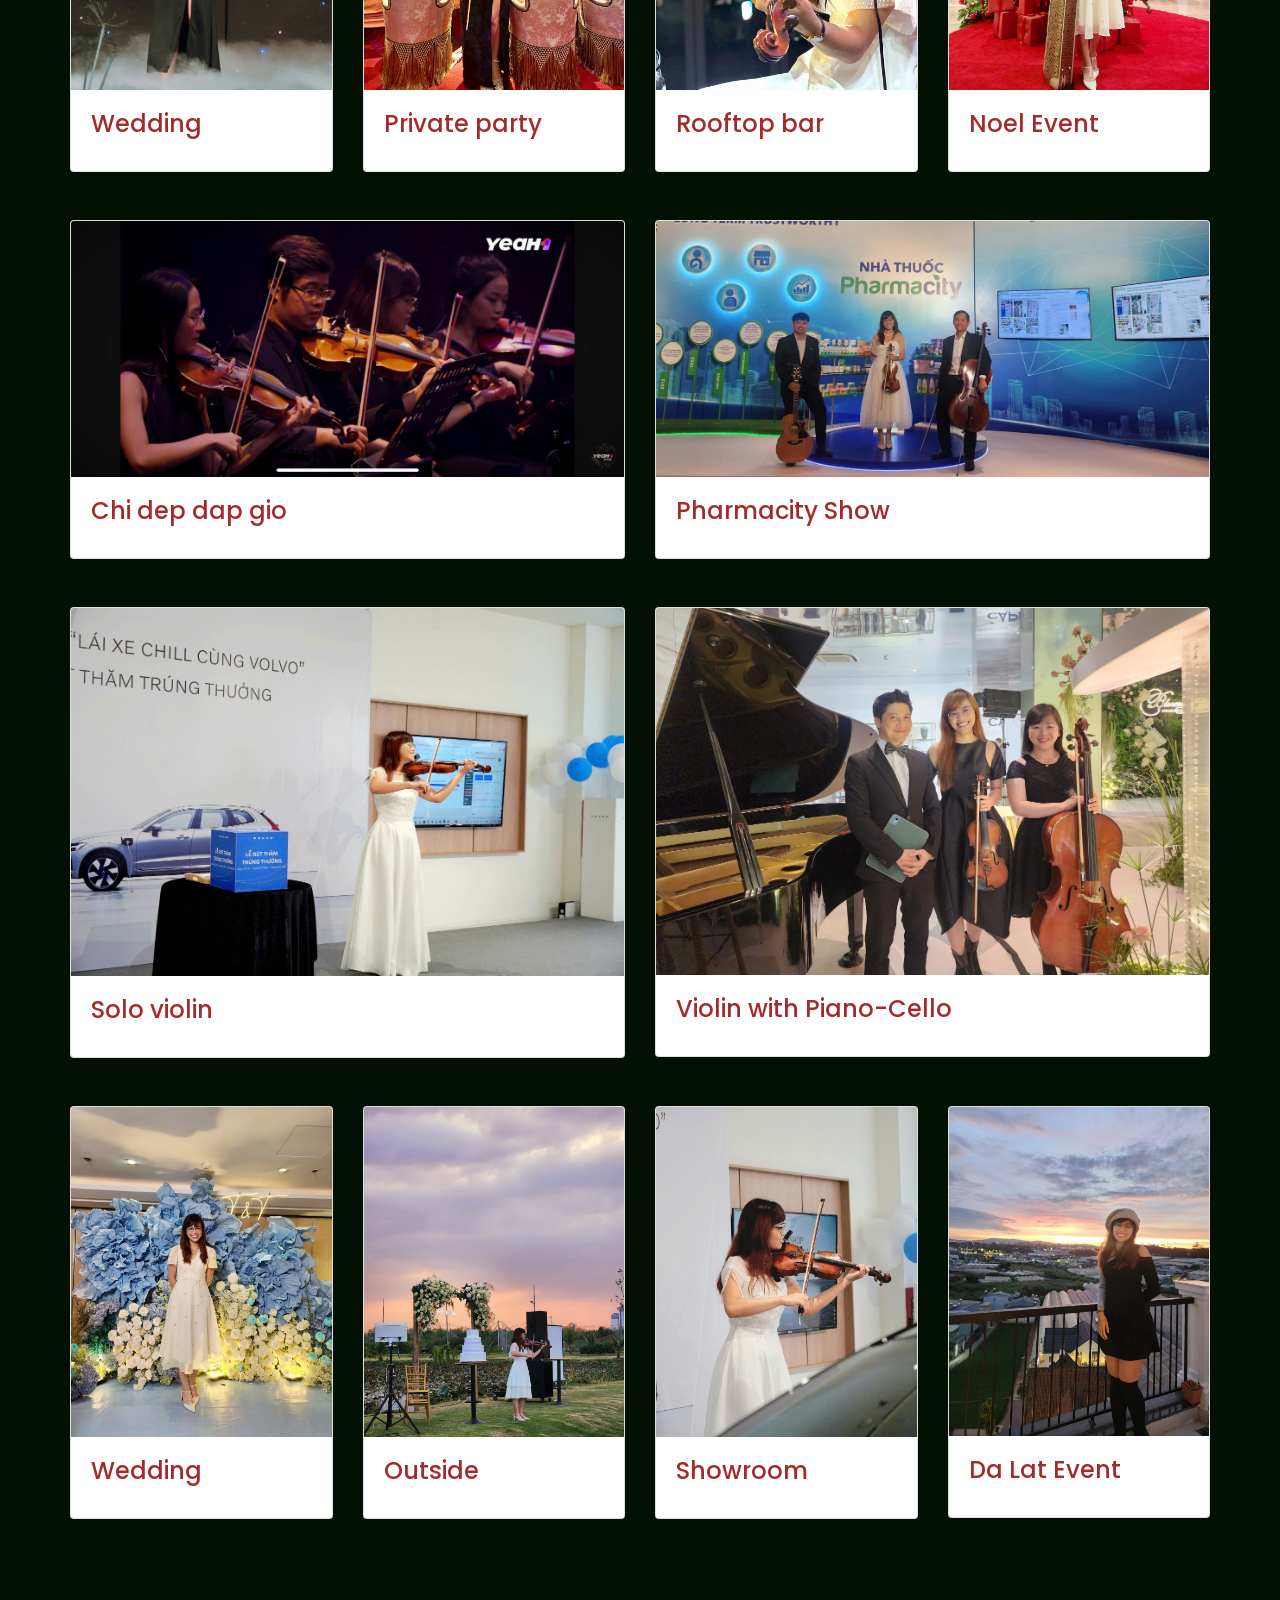
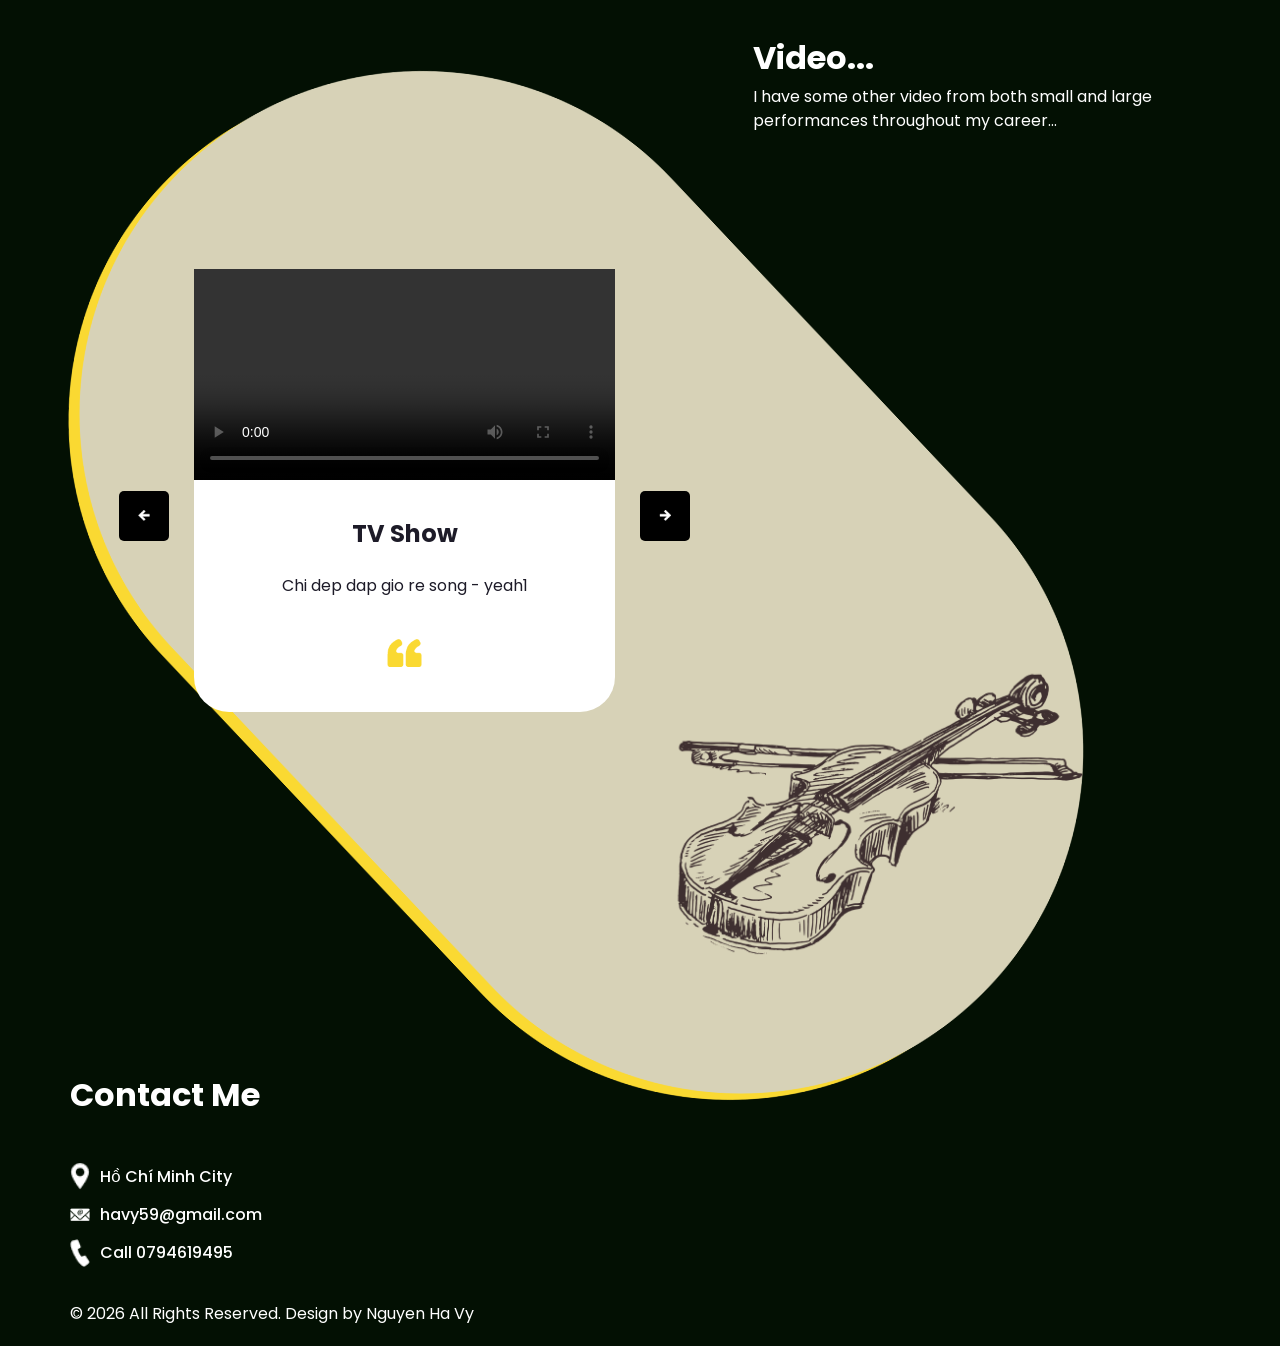
==== commit f8ced563: "OK" ====
--- a/gallery.html
+++ b/gallery.html
@@ -156,14 +156,13 @@
             <h2>
               Image
             </h2>
-           
           </div>
         </div>
       </div>
     </div>
     <div class="container">
-     <div class="row">
-        <div class="col-lg-3 col-md-4 col-xs-2 mt-5">
+    <div class="row">
+        <div class="col-lg-3 col-md-6 col-xs-12 mt-5">
             <div class="card">
                 <img
                     class="card-img-top"
@@ -177,7 +176,7 @@
                 </div>
             </div>
         </div>
-        <div class="col-lg-3 col-md-4 col-xs-2 mt-5">
+        <div class="col-lg-3 col-md-6 col-xs-12 mt-5">
             <div class="card">
                 <img
                     class="card-img-top"
@@ -191,7 +190,7 @@
                 </div>
             </div>
         </div>
-        <div class="col-lg-3 col-md-4 col-xs-2 mt-5">
+        <div class="col-lg-3 col-md-6 col-xs-12 mt-5">
             <div class="card">
                 <img
                     class="card-img-top"
@@ -200,12 +199,13 @@
                     width="100%"
                 />
                 <div class="card-body">
-                    <h4 class="card-title" style="color: brown;">Chubb Life</h4>
-                    <!-- <p class="card-text">Text</p>                   -->
-                </div>
-            </div>
-        </div>
-        <div class="col-lg-3 col-md-4 col-xs-2 mt-5">
+                    <h4 class="card-title" style="color: brown;">Rooftop bar</h4>
+                    <!-- <p class="card-text">Text</p>                   -->
+                </div>
+            </div>
+        </div>
+    
+        <div class="col-lg-3 col-md-6 col-xs-12 mt-5">
             <div class="card">
                 <img
                     class="card-img-top"
@@ -214,11 +214,13 @@
                     width="100%"
                 />
                 <div class="card-body">
-                    <h4 class="card-title" style="color: brown;">Chubb Life</h4>
-                    <!-- <p class="card-text">Text</p>                   -->
-                </div>
-            </div>
-        </div>
+                    <h4 class="card-title" style="color: brown;">Noel Event</h4>
+                    <!-- <p class="card-text">Text</p>                   -->
+                </div>
+            </div>
+        </div>
+    </div>
+    <div class="row">
         <div class="col-lg-6 col-md-6 col-xs-6 mt-5">
             <div class="card">
                 <img
@@ -228,7 +230,7 @@
                     width="100%"
                 />
                 <div class="card-body">
-                    <h4 class="card-title" style="color: brown;">Chi dep dap song re gio Tv Show</h4>                        
+                    <h4 class="card-title" style="color: brown;">Chi dep dap gio</h4>                        
                 </div>
             </div>
         </div>
@@ -267,12 +269,70 @@
                     width="100%"
                 />
                 <div class="card-body">
-                    <h4 class="card-title" style="color: brown;">Violin with Piano and Cello</h4>               
-                </div>
-            </div>
-        </div>
-     </div>
-     
+                    <h4 class="card-title" style="color: brown;">Violin with Piano-Cello</h4>               
+                </div>
+            </div>
+        </div>
+    </div>
+    <div class="row">
+        <div class="col-lg-3 col-md-6 col-xs-12 mt-5">
+            <div class="card">
+                <img
+                    class="card-img-top"
+                    src="images/wedding3.jpg"
+                    alt="Card image cap"
+                    width="100%"
+                />
+                <div class="card-body">
+                    <h4 class="card-title" style="color: brown;">Wedding</h4>
+                    <!-- <p class="card-text">Text</p>                   -->
+                </div>
+            </div>
+        </div>
+        <div class="col-lg-3 col-md-6 col-xs-12 mt-5">
+            <div class="card">
+                <img
+                    class="card-img-top"
+                    src="images/golf.jpg"
+                    alt="Card image cap"
+                    width="100%"
+                />
+                <div class="card-body">
+                    <h4 class="card-title" style="color: brown;">Outside</h4>
+                    <!-- <p class="card-text">Text</p>                   -->
+                </div>
+            </div>
+        </div>
+        <div class="col-lg-3 col-md-6 col-xs-12 mt-5">
+            <div class="card">
+                <img
+                    class="card-img-top"
+                    src="images/volvo2.jpg"
+                    alt="Card image cap"
+                    width="100%"
+                />
+                <div class="card-body">
+                    <h4 class="card-title" style="color: brown;">Showroom</h4>
+                    <!-- <p class="card-text">Text</p>                   -->
+                </div>
+            </div>
+        </div>
+    
+        <div class="col-lg-3 col-md-6 col-xs-12 mt-5">
+            <div class="card">
+                <img
+                    class="card-img-top"
+                    src="images/dalat.jpg"
+                    alt="Card image cap"
+                    width="100%"
+                />
+                <div class="card-body">
+                    <h4 class="card-title" style="color: brown;">Da Lat Event</h4>
+                    <!-- <p class="card-text">Text</p>                   -->
+                </div>
+            </div>
+        </div>
+    </div>
     </div>
   </section>
   <!-- end image section -->
@@ -338,7 +398,7 @@
                             <img src="images/quote.png" alt="" />
                           </div>
                         </div>
-                      </div>
+                    </div>
                     <div class="carousel-item">
                       <div class="client_content-box layout_padding">
                         <div class="img-box">
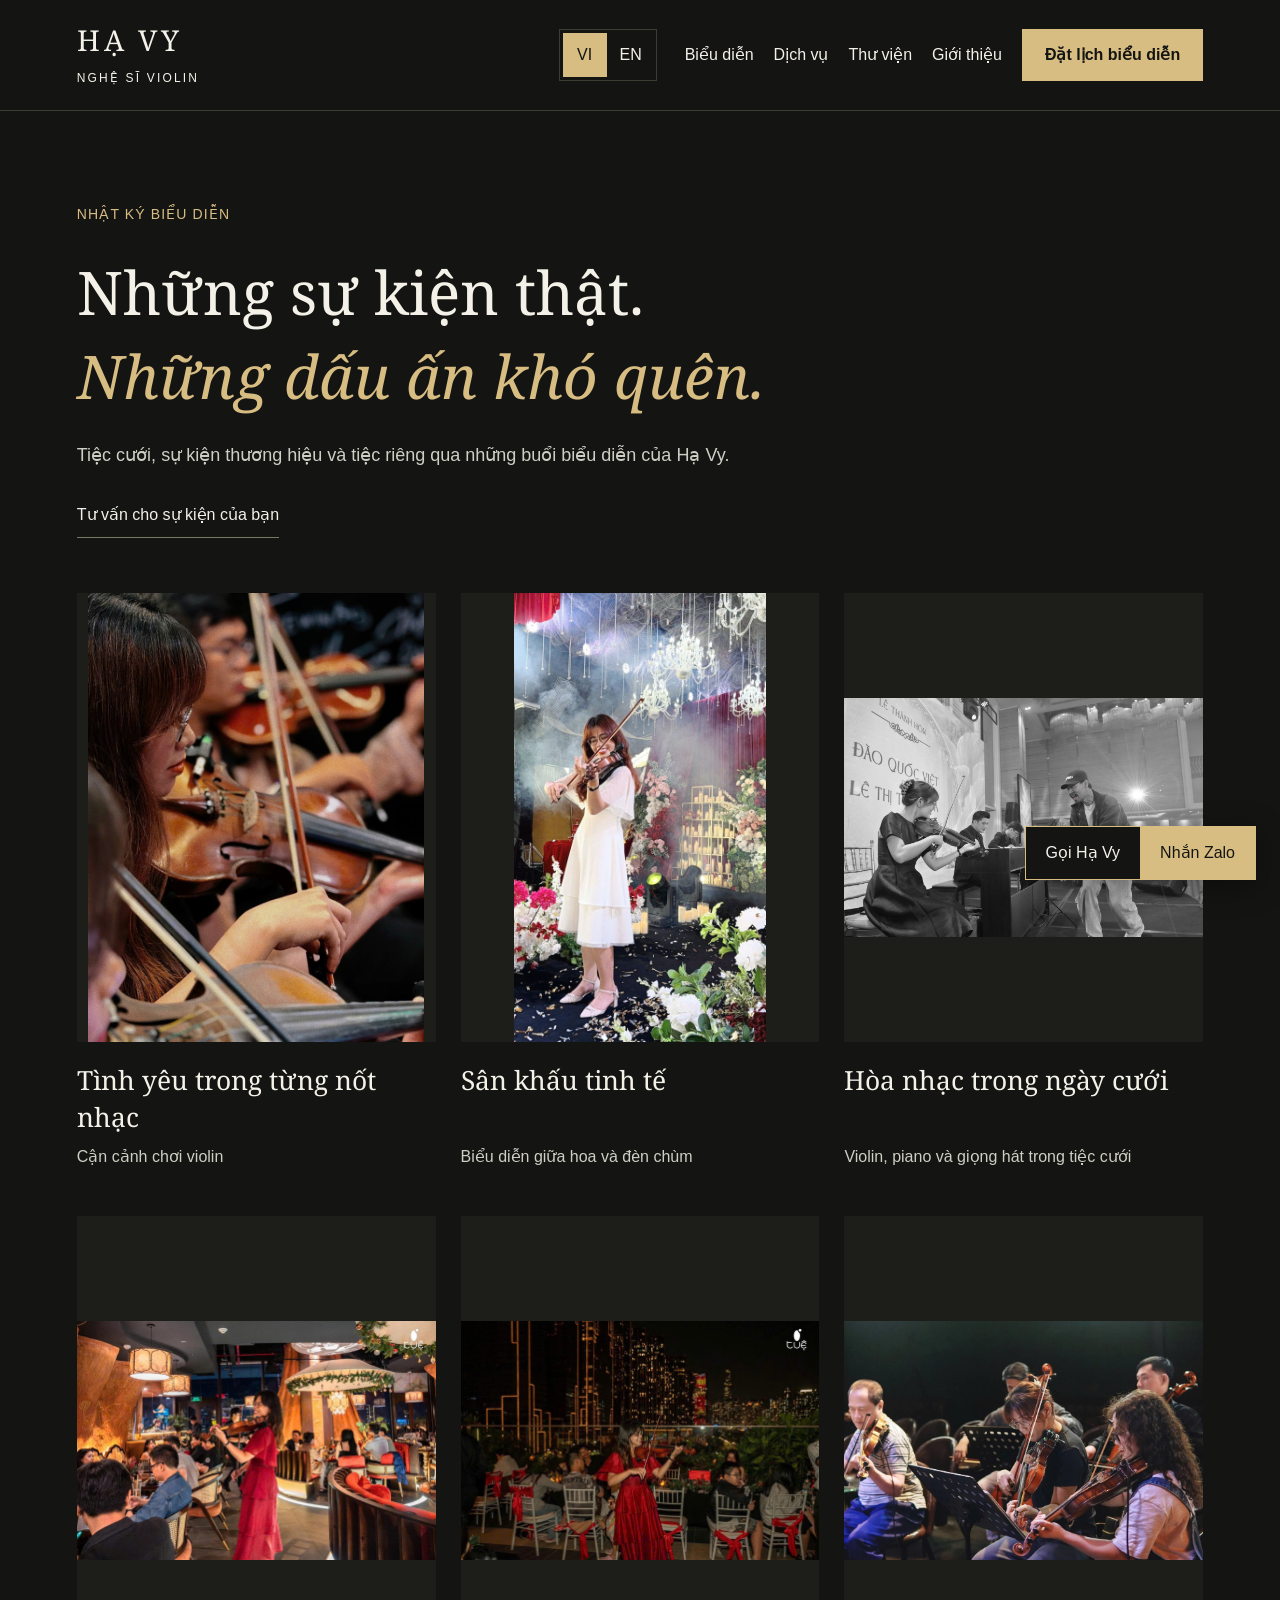
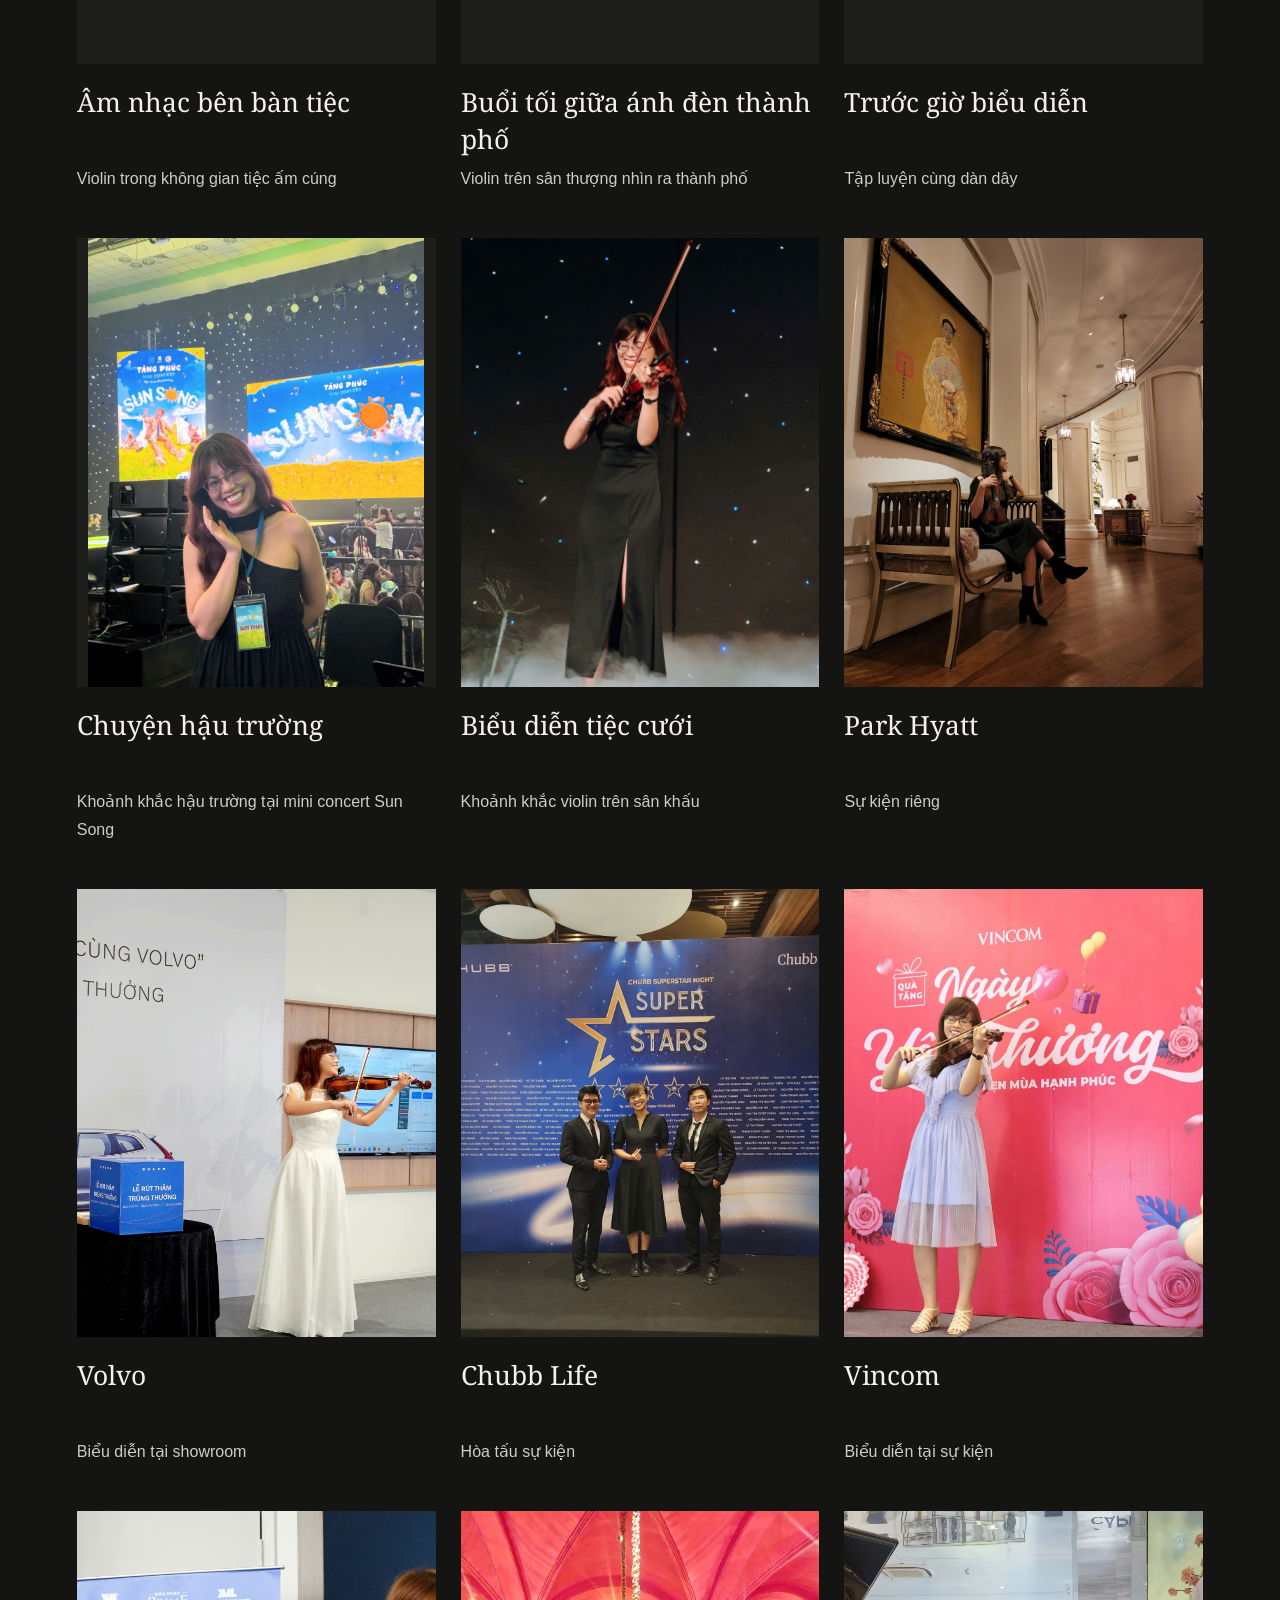
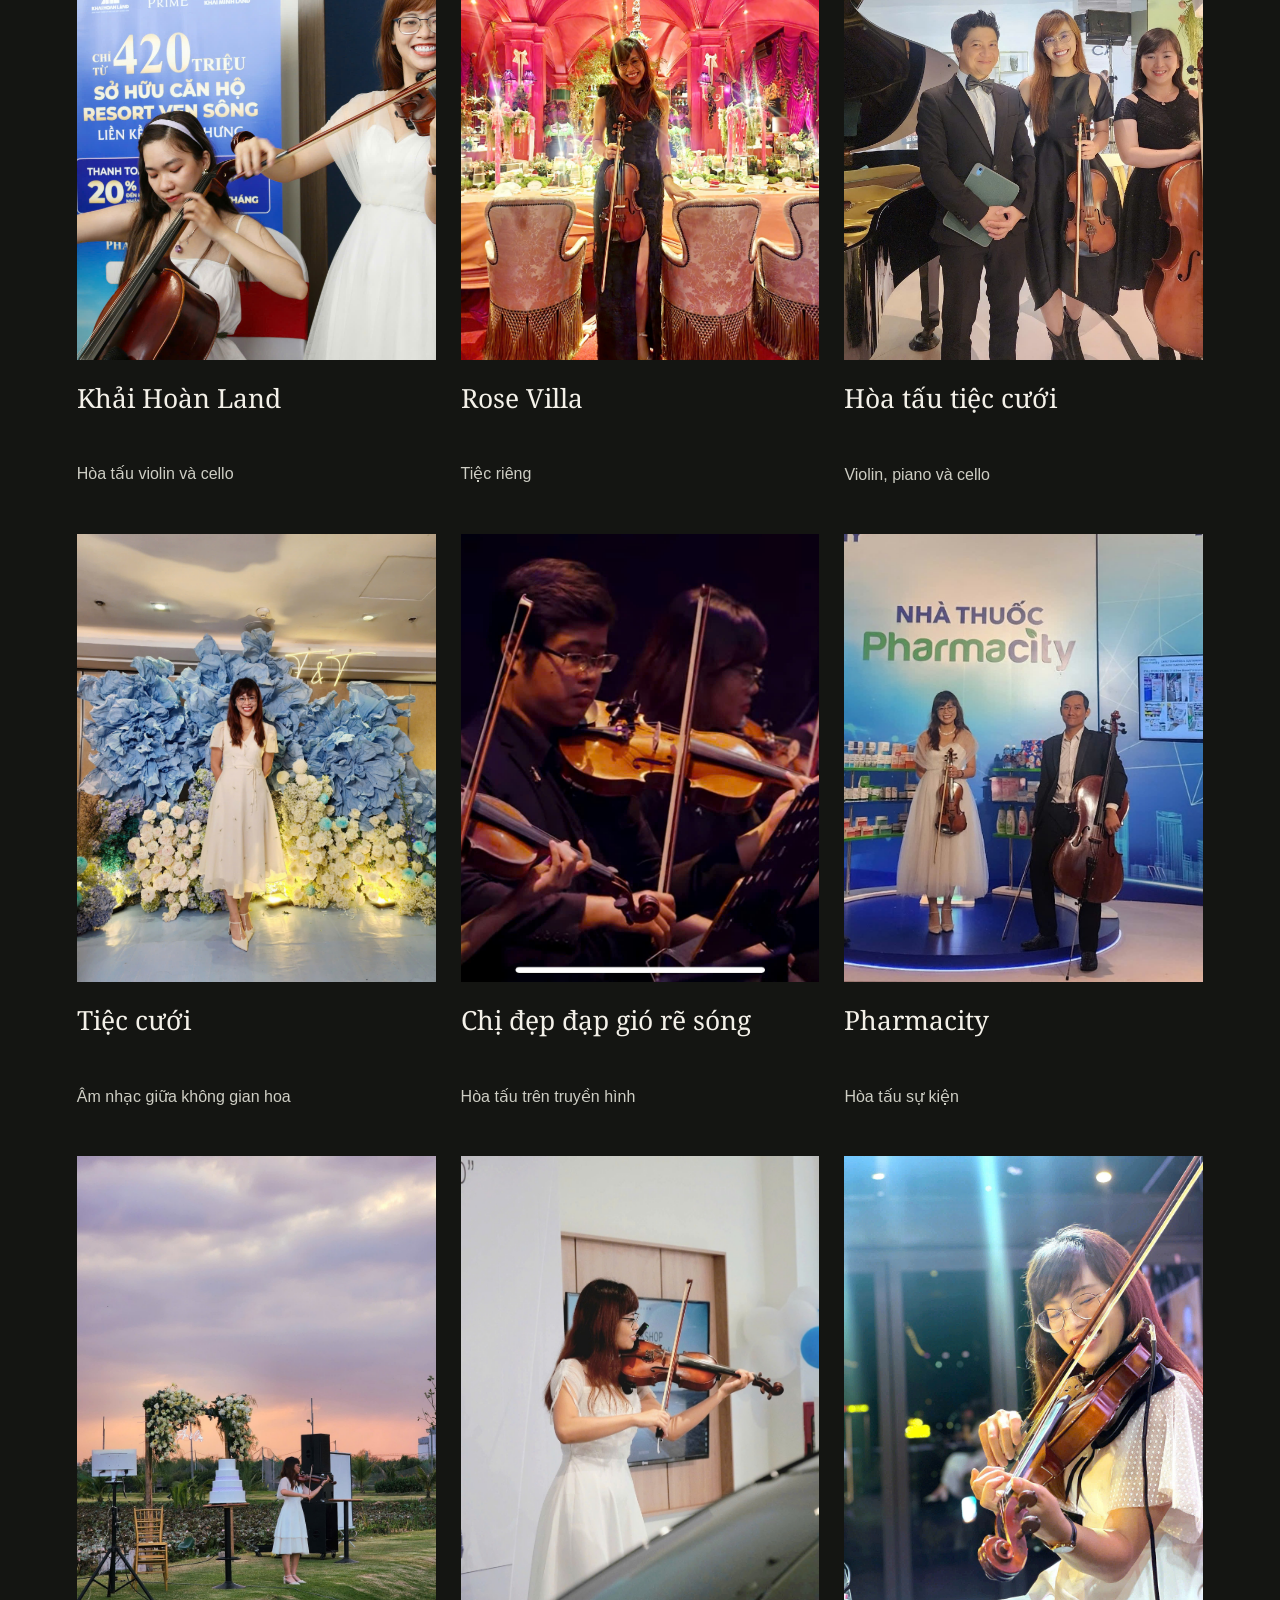
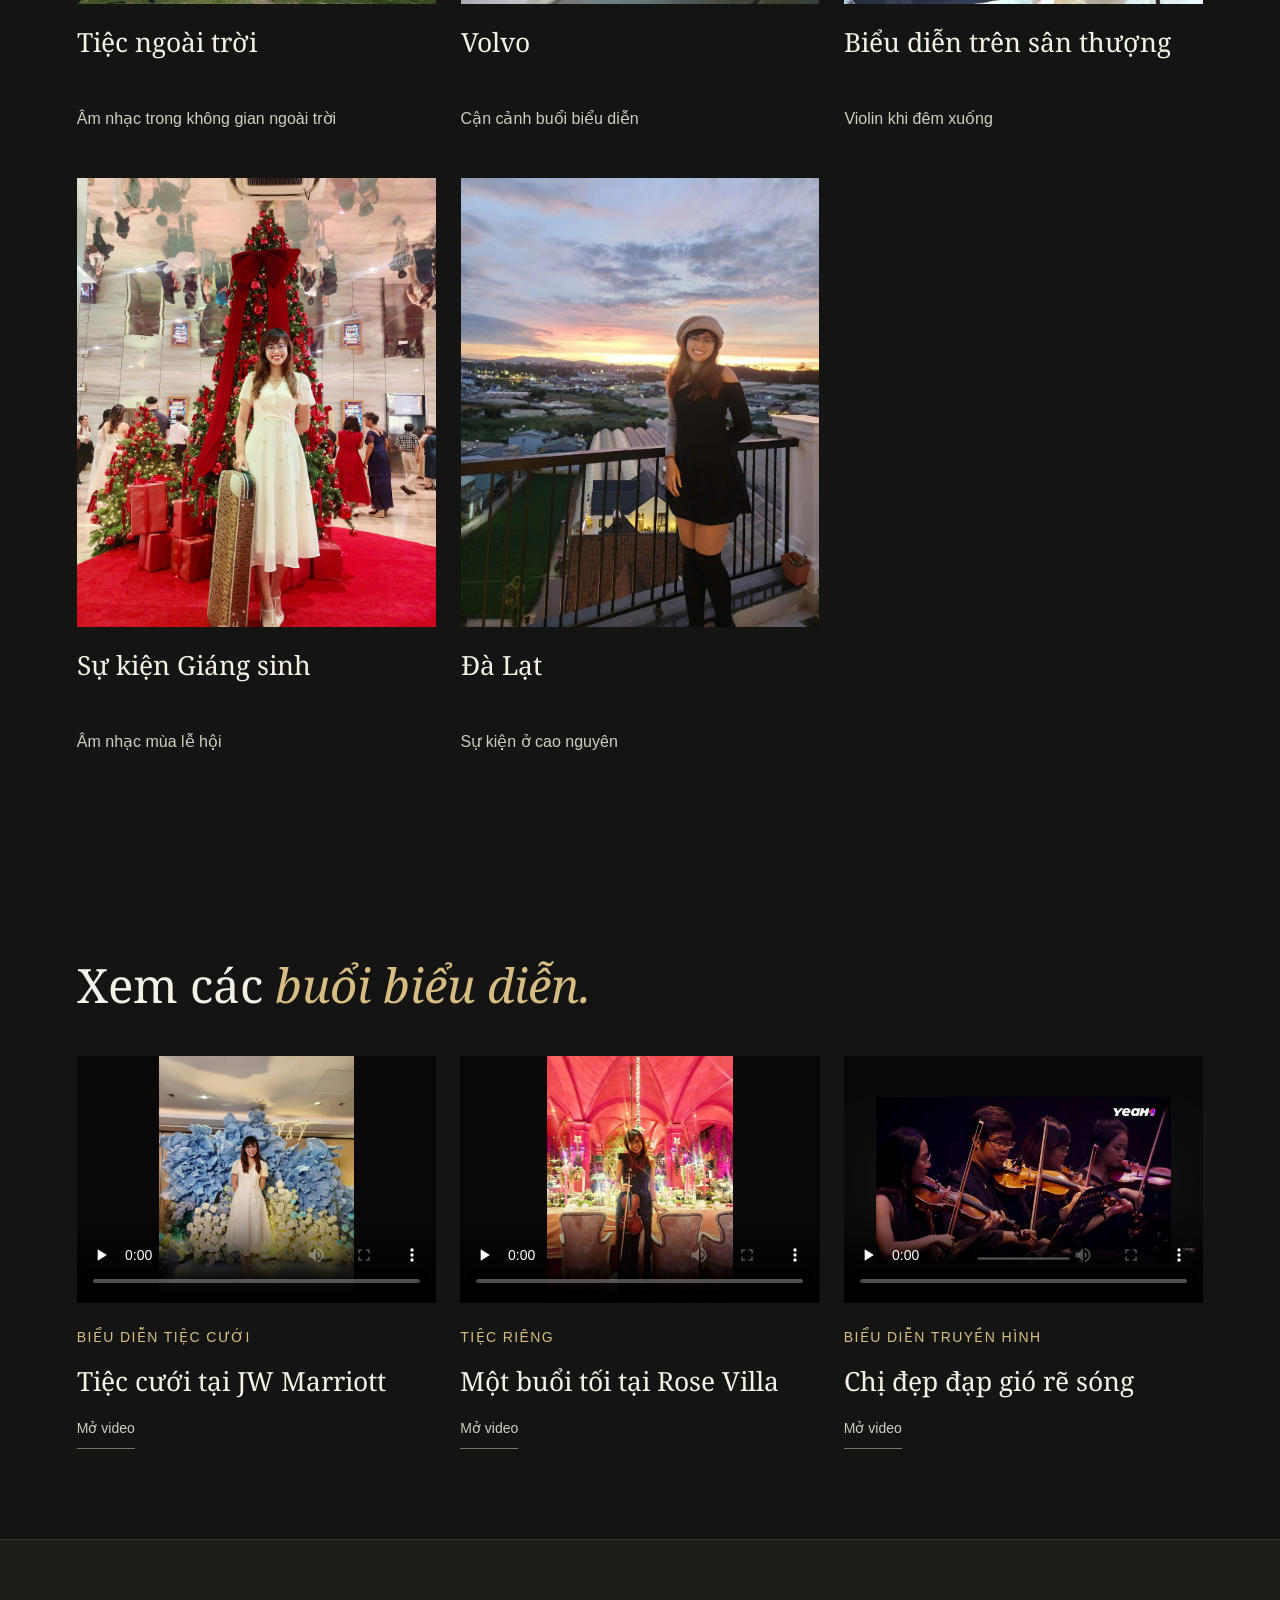
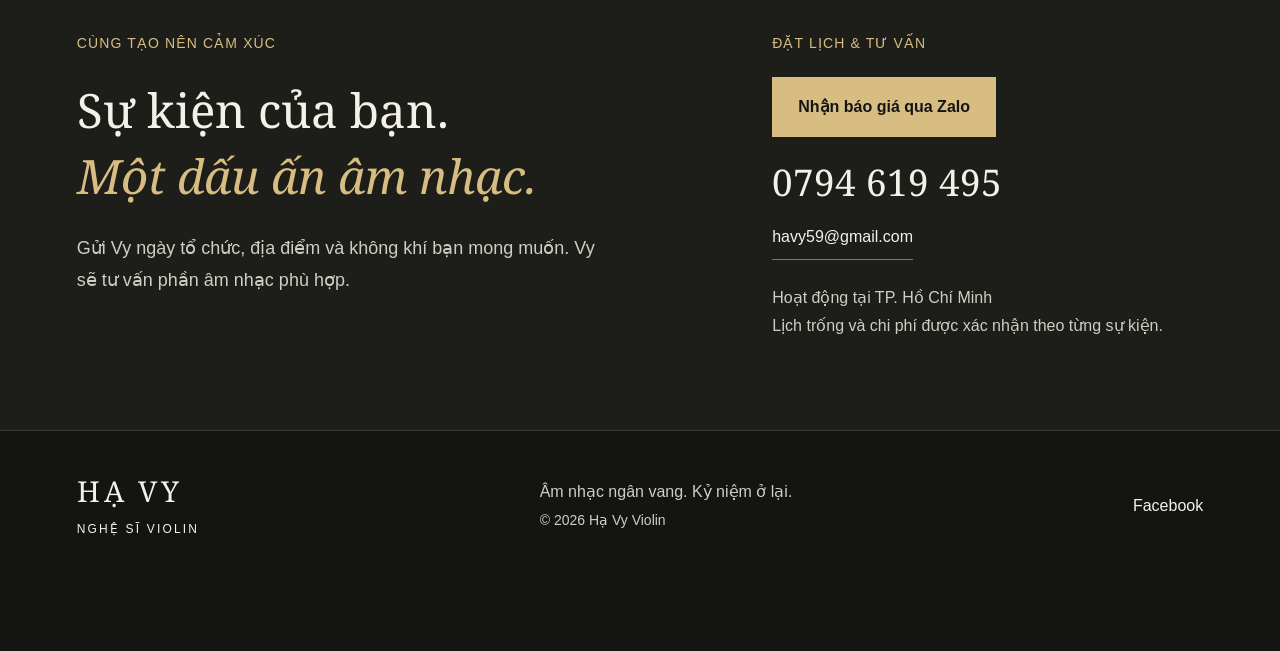
==== commit fb50bbfd: "Redesign Ha Vy violin booking site with bilingual content and refined typography" ====
--- a/gallery.html
+++ b/gallery.html
@@ -1,515 +1,3 @@
-<!DOCTYPE html>
-<html lang="en">
-
-<head>
-  <!-- Basic -->
-  <meta charset="utf-8" />
-  <meta http-equiv="X-UA-Compatible" content="IE=edge" />
-  <!-- Mobile Metas -->
-  <meta name="viewport" content="width=device-width, initial-scale=1, shrink-to-fit=no" />
-  <!-- Site Metas -->
-  <meta name="keywords" content="havyviolin" />
-  <meta name="description" content="havyviolin" />
-  <meta name="author" content="havyviolin" />
-
-  <title>Ha Vy Violin - Gallery</title>
-
-  <!-- slider stylesheet -->
-  <link rel="stylesheet" type="text/css" href="https://cdnjs.cloudflare.com/ajax/libs/OwlCarousel2/2.3.4/assets/owl.carousel.min.css" />
-
-  <!-- bootstrap core css -->
-  <link rel="stylesheet" type="text/css" href="css/bootstrap.css" />
-
-  <!-- Custom styles for this template -->
-  <link href=" css/style.css" rel="stylesheet" />
-  <!-- responsive style -->
-  <link href="css/responsive.css" rel="stylesheet" />
-</head>
-
-<body>
-  <div class="hero_area">
-    <!-- header section strats -->
-    <header class="header_section">
-      <div class="container-fluid">
-        <nav class="navbar navbar-expand-lg custom_nav-container d-block">
-          <div class="main_nav_menu">
-            <div class="fk_width">
-              <div class="custom_menu-btn">
-                <button onclick="openNav()">
-                  <span class="s-1"> </span>
-                  <span class="s-2"> </span>
-                  <span class="s-3"> </span>
-                </button>
-              </div>
-              <div id="myNav" class="overlay">
-                <div class="overlay-content">
-                  <a class="" href="index.html">Home <span class="sr-only">(current)</span></a>
-                  <!-- <a class="" href="index.html">About </a> -->
-                  <a class="" href="gallery.html">Gallery </a>
-                </div>
-              </div>
-            </div>
-            <a class="navbar-brand" href="index.html">
-              <span>
-                Ha Vy Violin - Gallery
-              </span>
-            </a>
-            <div class="user_option">
-              <!-- <a href="#">
-                login
-              </a>
-              <form class="form-inline ">
-                <button class="btn  nav_search-btn" type="submit"></button>
-              </form> -->
-            </div>
-          </div>
-        </nav>
-      </div>
-    </header>
-    <!-- end header section -->
-
-    <!-- slider section -->
-    <section class=" slider_section position-relative">
-      <div class="container-fluid">
-        <div class="row slider-row">
-          <div class="col-lg-3 offset-lg-1">
-            <div id="carouselExampleIndicators" class="carousel slide" data-ride="carousel">
-              <div class="carousel-inner">
-                <div class="carousel-item active">
-                  <div class="detail-box">
-                    <h1>
-                        Ha Vy Violin - Gallery
-                    </h1>
-                    <p>
-                      Ha Vy's vision is to become a violinist who not
- only masters technical proficiency but also
- brings deep emotional resonance to every
- performance. She aims to inspire and connect
- with audiences through the beauty of music,
- blending traditional techniques with a unique
- personal style. 
-                    </p>
-                    <div>
-                      <a href="https://www.facebook.com/vy.vuvo.7/" target="_blank">
-                        My Facebook
-                      </a>
-                    </div>
-                  </div>
-                </div>
-                <div class="carousel-item">
-                  <div class="detail-box">
-                    <h1>
-                      Ha Vy <br />
-                      Violin
-                    </h1>
-                    <p>
-                      Beyond individual growth, Ha
- Vy envisions performing on larger stages,
- collaborating with other musicians, and
- contributing to the artistic community by
- sharing her love for violin and encouraging
- others to pursue their musical passions
-                    </p>
-                    <div>
-                      <a href="tel:+84794619495">
-                        Call Me
-                      </a>
-                    </div>
-                  </div>
-                </div>
-              </div>
-              <div class="carousel_control-box">
-                <div class="carousel_btn-container">
-                  <a class="carousel-control-prev" href="#carouselExampleIndicators" role="button" data-slide="prev">
-                    <span class="sr-only">Previous</span>
-                  </a>
-                  <a class="carousel-control-next" href="#carouselExampleIndicators" role="button" data-slide="next">
-                    <span class="sr-only">Next</span>
-                  </a>
-                </div>
-                <ol class="carousel-indicators">
-                  <li data-target="#carouselExampleIndicators" data-slide-to="0" class="active li_one">01</li>
-                  <li data-target="#carouselExampleIndicators" data-slide-to="1" class="li_two">02</li>
-                  <li class="ol_design"></li>
-                </ol>
-              </div>
-            </div>
-          </div>
-          <div class="col-lg-8 px-0">
-            <div class="img-box">
-              <img src="images/img3.jpg" alt="" />
-            </div>
-          </div>
-        </div>
-      </div>
-    </section>
-    <!-- end slider section -->
-  </div>
-
-
-  <!-- image section -->
-  <section class="gallery_section layout_padding-top">
-    <div class="container" >
-      <div class="row">
-        <div class="col-lg-5 ml-auto">
-          <div class="heading_container">
-            <h2>
-              Image
-            </h2>
-          </div>
-        </div>
-      </div>
-    </div>
-    <div class="container">
-    <div class="row">
-        <div class="col-lg-3 col-md-6 col-xs-12 mt-5">
-            <div class="card">
-                <img
-                    class="card-img-top"
-                    src="images/thanhdi2.jpg"
-                    alt="Card image cap"
-                    width="100%"
-                />
-                <div class="card-body">
-                    <h4 class="card-title" style="color: brown;">Wedding</h4>
-                    <!-- <p class="card-text">Text</p>                   -->
-                </div>
-            </div>
-        </div>
-        <div class="col-lg-3 col-md-6 col-xs-12 mt-5">
-            <div class="card">
-                <img
-                    class="card-img-top"
-                    src="images/roseVilla.jpg"
-                    alt="Card image cap"
-                    width="100%"
-                />
-                <div class="card-body">
-                    <h4 class="card-title" style="color: brown;">Private party</h4>
-                    <!-- <p class="card-text">Text</p>                   -->
-                </div>
-            </div>
-        </div>
-        <div class="col-lg-3 col-md-6 col-xs-12 mt-5">
-            <div class="card">
-                <img
-                    class="card-img-top"
-                    src="images/wedding2.jpg"
-                    alt="Card image cap"
-                    width="100%"
-                />
-                <div class="card-body">
-                    <h4 class="card-title" style="color: brown;">Rooftop bar</h4>
-                    <!-- <p class="card-text">Text</p>                   -->
-                </div>
-            </div>
-        </div>
-    
-        <div class="col-lg-3 col-md-6 col-xs-12 mt-5">
-            <div class="card">
-                <img
-                    class="card-img-top"
-                    src="images/noel.jpg"
-                    alt="Card image cap"
-                    width="100%"
-                />
-                <div class="card-body">
-                    <h4 class="card-title" style="color: brown;">Noel Event</h4>
-                    <!-- <p class="card-text">Text</p>                   -->
-                </div>
-            </div>
-        </div>
-    </div>
-    <div class="row">
-        <div class="col-lg-6 col-md-6 col-xs-6 mt-5">
-            <div class="card">
-                <img
-                    class="card-img-top"
-                    src="images/chidep.jpg"
-                    alt="Card image cap"
-                    width="100%"
-                />
-                <div class="card-body">
-                    <h4 class="card-title" style="color: brown;">Chi dep dap gio</h4>                        
-                </div>
-            </div>
-        </div>
-        <div class="col-lg-6 col-md-6 col-xs-6 mt-5">
-            <div class="card">
-                <img
-                    class="card-img-top"
-                    src="images/pharmacity.jpg"
-                    alt="Card image cap"
-                    width="100%"
-                />
-                <div class="card-body">
-                    <h4 class="card-title" style="color: brown;">Pharmacity Show</h4>
-                </div>
-            </div>
-        </div>
-        <div class="col-lg-6 col-md-6 col-xs-6 mt-5">
-            <div class="card">
-                <img
-                    class="card-img-top"
-                    src="images/volvo.jpg"
-                    alt="Card image cap"
-                    width="100%"
-                />
-                <div class="card-body">
-                    <h4 class="card-title" style="color: brown;">Solo violin</h4>                 
-                </div>
-            </div>
-        </div>
-        <div class="col-lg-6 col-md-6 col-xs-6 mt-5">
-            <div class="card">
-                <img
-                    class="card-img-top"
-                    src="images/tamtau.jpg"
-                    alt="Card image cap"
-                    width="100%"
-                />
-                <div class="card-body">
-                    <h4 class="card-title" style="color: brown;">Violin with Piano-Cello</h4>               
-                </div>
-            </div>
-        </div>
-    </div>
-    <div class="row">
-        <div class="col-lg-3 col-md-6 col-xs-12 mt-5">
-            <div class="card">
-                <img
-                    class="card-img-top"
-                    src="images/wedding3.jpg"
-                    alt="Card image cap"
-                    width="100%"
-                />
-                <div class="card-body">
-                    <h4 class="card-title" style="color: brown;">Wedding</h4>
-                    <!-- <p class="card-text">Text</p>                   -->
-                </div>
-            </div>
-        </div>
-        <div class="col-lg-3 col-md-6 col-xs-12 mt-5">
-            <div class="card">
-                <img
-                    class="card-img-top"
-                    src="images/golf.jpg"
-                    alt="Card image cap"
-                    width="100%"
-                />
-                <div class="card-body">
-                    <h4 class="card-title" style="color: brown;">Outside</h4>
-                    <!-- <p class="card-text">Text</p>                   -->
-                </div>
-            </div>
-        </div>
-        <div class="col-lg-3 col-md-6 col-xs-12 mt-5">
-            <div class="card">
-                <img
-                    class="card-img-top"
-                    src="images/volvo2.jpg"
-                    alt="Card image cap"
-                    width="100%"
-                />
-                <div class="card-body">
-                    <h4 class="card-title" style="color: brown;">Showroom</h4>
-                    <!-- <p class="card-text">Text</p>                   -->
-                </div>
-            </div>
-        </div>
-    
-        <div class="col-lg-3 col-md-6 col-xs-12 mt-5">
-            <div class="card">
-                <img
-                    class="card-img-top"
-                    src="images/dalat.jpg"
-                    alt="Card image cap"
-                    width="100%"
-                />
-                <div class="card-body">
-                    <h4 class="card-title" style="color: brown;">Da Lat Event</h4>
-                    <!-- <p class="card-text">Text</p>                   -->
-                </div>
-            </div>
-        </div>
-    </div>
-    </div>
-  </section>
-  <!-- end image section -->
-
-
-  <!-- video section -->
-
-  <section class="client_section layout_padding">
-    <div class="container">
-      <div class="row">
-        <div class="col-lg-5 ml-auto">
-          <div class="heading_container">
-            <h2>
-              Video...
-            </h2>
-            <p>
-              I have some other video from both small and large performances throughout my career...
-            </p>
-          </div>
-        </div>
-      </div>
-    </div>
-    <div class="client_container">
-      <div class="client_bg">
-        <img src="images/gallery-bg.png" alt="" />
-      </div>
-      <div class="container">
-        <div class="client_box">
-          <div class="row">
-            <div class="col-lg-6">
-              <div class="box b1">
-                <div id="carouselExampleControls" class="carousel slide" data-ride="carousel">
-                  <div class="carousel-inner">
-                    <div class="carousel-item active">
-                      <div class="client_content-box layout_padding">
-                        <div class="img-box">
-                            <video src="videos/chidep.mp4" width="100%" controls></video>
-       
-                        </div>
-                        <div class="detail-box">
-                          <h4>
-                            TV Show
-                          </h4>
-                          <p>
-                            Chi dep dap gio re song - yeah1
-                          </p>
-                          <img src="images/quote.png" alt="" />
-                        </div>
-                      </div>
-                    </div>
-                    <div class="carousel-item">
-                        <div class="client_content-box layout_padding">
-                          <div class="img-box">
-                              <video src="videos/marriot.mp4" width="100%" height="50%" controls></video>
-                          </div>
-                          <div class="detail-box">
-                            <h4>
-                              Wedding
-                            </h4>
-                            <p>
-                              Wedding At JW Marriott, SG
-                            </p>
-                            <img src="images/quote.png" alt="" />
-                          </div>
-                        </div>
-                    </div>
-                    <div class="carousel-item">
-                      <div class="client_content-box layout_padding">
-                        <div class="img-box">
-                            <video src="videos/rosevilla.mp4" width="100%" height="50%" controls></video>
-                        </div>
-                        <div class="detail-box">
-                          <h4>
-                            Private Party
-                          </h4>
-                          <p>
-                            A Private Party At Rose villa SG
-                          </p>
-                          <img src="images/quote.png" alt="" />
-                        </div>
-                      </div>
-                    </div>
-                    
-                  </div>
-                  <a class="carousel-control-prev" href="#carouselExampleControls" role="button" data-slide="prev">
-                    <span class="sr-only">Previous</span>
-                  </a>
-                  <a class="carousel-control-next" href="#carouselExampleControls" role="button" data-slide="next">
-                    <span class="sr-only">Next</span>
-                  </a>
-                </div>
-              </div>
-            </div>
-            <div class="col-lg-6">
-              <div class="box b2">
-                <div class="camera_img-box">
-                  <img src="images/violin.png" alt="" />
-                </div>
-              </div>
-            </div>
-          </div>
-        </div>
-      </div>
-    </div>
-  </section>
-
-  <!-- end video section -->
-
-  <!-- info section -->
-
-  <section class="info_section ">
-    <div class="info_container layout_padding-top">
-      <div class="container">
-        <div class="heading_container">
-          <h2>
-            Contact Me
-          </h2>
-        </div>
-        <div class="info_main">
-          <div class="row">
-            <div class="col-md-4 col-lg-3">
-              <div class="info_contact ">
-                <a href="#" class="link-box">
-                  <div class="img-box">
-                    <img src="images/location.png" alt="" />
-                  </div>
-                  <div class="detail-box">
-                    <h6>
-                      Hồ Chí Minh City
-                    </h6>
-                  </div>
-                </a>
-                <a href="#" class="link-box">
-                  <div class="img-box">
-                    <img src="images/mail.png" alt="" />
-                  </div>
-                  <div class="detail-box">
-                    <h6>
-                      havy59@gmail.com
-                    </h6>
-                  </div>
-                </a>
-                <a href="tel:+84794619495" class="link-box">
-                  <div class="img-box">
-                    <img src="images/call.png" alt="" />
-                  </div>
-                  <div class="detail-box">
-                    <h6>
-                      Call 0794619495
-                    </h6>
-                  </div>
-                </a>
-              </div>
-            </div>
-
-          </div>
-        </div>
-      </div>
-    </div>
-  </section>
-
-  <!-- end info section -->
-
-  <!-- footer section -->
-  <footer class="footer_section ">
-    <div class="container">
-      <p>
-        &copy; <span id="displayYear"></span> All Rights Reserved. Design by Nguyen Ha Vy
-      </p>
-    </div>
-  </footer>
-  <!-- footer section -->
-
-  <script src="js/jquery-3.4.1.min.js"></script>
-  <script src="js/bootstrap.js"></script>
-  <script src="https://cdnjs.cloudflare.com/ajax/libs/OwlCarousel2/2.3.4/owl.carousel.min.js"></script>
-  <script src="js/custom.js"></script>
-</body>
-
-</html>+<!doctype html>
+<html lang="en"><head><meta charset="utf-8"><meta name="viewport" content="width=device-width, initial-scale=1"><meta name="theme-color" content="#141512"><meta name="description" content="Explore Hạ Vy’s live violin performances at weddings, Park Hyatt, Volvo, Chubb Life, Vincom and private events."><title>Performance Gallery | Hạ Vy Violin</title><link rel="stylesheet" href="css/booking.css"></head><body><a class="skip-link" href="#main">Skip to content</a>
+<header class="site-header"><a class="brand" href="index.html" aria-label="Hạ Vy Violin home">HẠ VY<span>VIOLINIST</span></a><div class="language-switch" role="group" aria-label="Language / Ngôn ngữ"><button type="button" data-language="vi" aria-label="Tiếng Việt" aria-pressed="true">VI</button><button type="button" data-language="en" aria-label="English" aria-pressed="false">EN</button></div><button class="menu-toggle" aria-expanded="false" aria-controls="navigation" hidden>Menu</button><nav id="navigation" aria-label="Main navigation"><a href="index.html#performances">Performances</a><a href="index.html#services">Services</a><a href="gallery.html">Gallery</a><a href="index.html#about">About</a><a class="button small" href="index.html#booking">Book a Show</a></nav></header><main id="main"><section class="section gallery-intro"><p class="eyebrow">THE PERFORMANCE JOURNAL</p><h1>Real occasions.<br><em>Lasting impressions.</em></h1><p>Weddings, brand events and private celebrations through Hạ Vy’s music.</p><a class="text-link" href="index.html#booking">Enquire about your event</a></section><section class="section gallery-page" aria-label="Performance photographs"><div class="new-photo"><figure class="gallery-item"><a href="images/ha-vy-violin-closeup.jpg" target="_blank" rel="noopener noreferrer" aria-label="View full image: A love for every note"><img src="images/ha-vy-violin-closeup.jpg" alt="Hạ Vy — A close-up of violin playing" loading="lazy" width="1536" height="2048"></a><figcaption><h3>A love for every note</h3><p>A close-up of violin playing</p></figcaption></figure></div><div class="new-photo"><figure class="gallery-item"><a href="images/ha-vy-floral-stage.jpg" target="_blank" rel="noopener noreferrer" aria-label="View full image: An elegant stage"><img src="images/ha-vy-floral-stage.jpg" alt="Hạ Vy — Live violin among flowers and chandeliers" loading="lazy" width="1080" height="1920"></a><figcaption><h3>An elegant stage</h3><p>Live violin among flowers and chandeliers</p></figcaption></figure></div><div class="new-photo"><figure class="gallery-item"><a href="images/ha-vy-wedding-band.jpg" target="_blank" rel="noopener noreferrer" aria-label="View full image: Wedding music, together"><img src="images/ha-vy-wedding-band.jpg" alt="Hạ Vy — Violin, piano and vocals at a wedding celebration" loading="lazy" width="2560" height="1703"></a><figcaption><h3>Wedding music, together</h3><p>Violin, piano and vocals at a wedding celebration</p></figcaption></figure></div><div class="new-photo"><figure class="gallery-item"><a href="images/ha-vy-dining-performance.jpg" target="_blank" rel="noopener noreferrer" aria-label="View full image: Music at the table"><img src="images/ha-vy-dining-performance.jpg" alt="Hạ Vy — Live violin in a warm dining setting" loading="lazy" width="1440" height="960"></a><figcaption><h3>Music at the table</h3><p>Live violin in a warm dining setting</p></figcaption></figure></div><div class="new-photo"><figure class="gallery-item"><a href="images/ha-vy-rooftop-evening.jpg" target="_blank" rel="noopener noreferrer" aria-label="View full image: An evening above the city"><img src="images/ha-vy-rooftop-evening.jpg" alt="Hạ Vy — Violin with a rooftop skyline backdrop" loading="lazy" width="1440" height="960"></a><figcaption><h3>An evening above the city</h3><p>Violin with a rooftop skyline backdrop</p></figcaption></figure></div><div class="new-photo"><figure class="gallery-item"><a href="images/ha-vy-ensemble-rehearsal.jpg" target="_blank" rel="noopener noreferrer" aria-label="View full image: Before the performance"><img src="images/ha-vy-ensemble-rehearsal.jpg" alt="Hạ Vy — Rehearsing with the string ensemble" loading="lazy" width="2048" height="1365"></a><figcaption><h3>Before the performance</h3><p>Rehearsing with the string ensemble</p></figcaption></figure></div><div class="new-photo"><figure class="gallery-item"><a href="images/ha-vy-concert-backstage.jpg" target="_blank" rel="noopener noreferrer" aria-label="View full image: Behind the scenes"><img src="images/ha-vy-concert-backstage.jpg" alt="Hạ Vy — A backstage moment at the Sun Song mini concert" loading="lazy" width="1920" height="2560"></a><figcaption><h3>Behind the scenes</h3><p>A backstage moment at the Sun Song mini concert</p></figcaption></figure></div><div><figure class="gallery-item"><a href="images/thanhdi2.jpg" target="_blank" rel="noopener noreferrer" aria-label="View full image: Wedding performance"><img src="images/thanhdi2.jpg" alt="Wedding performance — A live violin moment on stage" loading="lazy" width="900" height="1050"></a><figcaption><h3>Wedding performance</h3><p>A live violin moment on stage</p></figcaption></figure></div><div><figure class="gallery-item"><a href="images/img5.jpg" target="_blank" rel="noopener noreferrer" aria-label="View full image: Park Hyatt"><img src="images/img5.jpg" alt="Park Hyatt — Private event" loading="lazy" width="900" height="1050"></a><figcaption><h3>Park Hyatt</h3><p>Private event</p></figcaption></figure></div><div><figure class="gallery-item"><a href="images/volvo.jpg" target="_blank" rel="noopener noreferrer" aria-label="View full image: Volvo"><img src="images/volvo.jpg" alt="Volvo — Showroom performance" loading="lazy" width="900" height="1050"></a><figcaption><h3>Volvo</h3><p>Showroom performance</p></figcaption></figure></div><div id="chubb-life"><figure class="gallery-item"><a href="images/img11.jpg" target="_blank" rel="noopener noreferrer" aria-label="View full image: Chubb Life"><img src="images/img11.jpg" alt="Chubb Life — Event ensemble" loading="lazy" width="900" height="1050"></a><figcaption><h3>Chubb Life</h3><p>Event ensemble</p></figcaption></figure></div><div id="vincom"><figure class="gallery-item"><a href="images/img7.jpg" target="_blank" rel="noopener noreferrer" aria-label="View full image: Vincom"><img src="images/img7.jpg" alt="Vincom — Live event performance" loading="lazy" width="900" height="1050"></a><figcaption><h3>Vincom</h3><p>Live event performance</p></figcaption></figure></div><div id="khai-hoan-land"><figure class="gallery-item"><a href="images/img14.jpg" target="_blank" rel="noopener noreferrer" aria-label="View full image: Khải Hoàn Land"><img src="images/img14.jpg" alt="Khải Hoàn Land — Violin and cello performance" loading="lazy" width="900" height="1050"></a><figcaption><h3>Khải Hoàn Land</h3><p>Violin and cello performance</p></figcaption></figure></div><div><figure class="gallery-item"><a href="images/roseVilla.jpg" target="_blank" rel="noopener noreferrer" aria-label="View full image: Rose Villa"><img src="images/roseVilla.jpg" alt="Rose Villa — Private celebration" loading="lazy" width="900" height="1050"></a><figcaption><h3>Rose Villa</h3><p>Private celebration</p></figcaption></figure></div><div><figure class="gallery-item"><a href="images/tamtau.jpg" target="_blank" rel="noopener noreferrer" aria-label="View full image: Wedding ensemble"><img src="images/tamtau.jpg" alt="Wedding ensemble — Violin, piano and cello" loading="lazy" width="900" height="1050"></a><figcaption><h3>Wedding ensemble</h3><p>Violin, piano and cello</p></figcaption></figure></div><div><figure class="gallery-item"><a href="images/wedding3.jpg" target="_blank" rel="noopener noreferrer" aria-label="View full image: Wedding celebration"><img src="images/wedding3.jpg" alt="Wedding celebration — A floral setting for live music" loading="lazy" width="900" height="1050"></a><figcaption><h3>Wedding celebration</h3><p>A floral setting for live music</p></figcaption></figure></div><div><figure class="gallery-item"><a href="images/chidep.jpg" target="_blank" rel="noopener noreferrer" aria-label="View full image: Chị đẹp đạp gió rẽ sóng"><img src="images/chidep.jpg" alt="Chị đẹp đạp gió rẽ sóng — Television ensemble performance" loading="lazy" width="900" height="1050"></a><figcaption><h3>Chị đẹp đạp gió rẽ sóng</h3><p>Television ensemble performance</p></figcaption></figure></div><div><figure class="gallery-item"><a href="images/pharmacity.jpg" target="_blank" rel="noopener noreferrer" aria-label="View full image: Pharmacity"><img src="images/pharmacity.jpg" alt="Pharmacity — Event ensemble" loading="lazy" width="900" height="1050"></a><figcaption><h3>Pharmacity</h3><p>Event ensemble</p></figcaption></figure></div><div><figure class="gallery-item"><a href="images/golf.jpg" target="_blank" rel="noopener noreferrer" aria-label="View full image: Outdoor celebration"><img src="images/golf.jpg" alt="Outdoor celebration — Live music in an open-air setting" loading="lazy" width="900" height="1050"></a><figcaption><h3>Outdoor celebration</h3><p>Live music in an open-air setting</p></figcaption></figure></div><div><figure class="gallery-item"><a href="images/volvo2.jpg" target="_blank" rel="noopener noreferrer" aria-label="View full image: Volvo"><img src="images/volvo2.jpg" alt="Volvo — A closer look at the performance" loading="lazy" width="900" height="1050"></a><figcaption><h3>Volvo</h3><p>A closer look at the performance</p></figcaption></figure></div><div><figure class="gallery-item"><a href="images/wedding2.jpg" target="_blank" rel="noopener noreferrer" aria-label="View full image: Rooftop performance"><img src="images/wedding2.jpg" alt="Rooftop performance — Live violin after dark" loading="lazy" width="900" height="1050"></a><figcaption><h3>Rooftop performance</h3><p>Live violin after dark</p></figcaption></figure></div><div><figure class="gallery-item"><a href="images/noel.jpg" target="_blank" rel="noopener noreferrer" aria-label="View full image: Christmas event"><img src="images/noel.jpg" alt="Christmas event — Music for the festive season" loading="lazy" width="900" height="1050"></a><figcaption><h3>Christmas event</h3><p>Music for the festive season</p></figcaption></figure></div><div><figure class="gallery-item"><a href="images/dalat.jpg" target="_blank" rel="noopener noreferrer" aria-label="View full image: Đà Lạt"><img src="images/dalat.jpg" alt="Đà Lạt — An event in the highlands" loading="lazy" width="900" height="1050"></a><figcaption><h3>Đà Lạt</h3><p>An event in the highlands</p></figcaption></figure></div></section><section class="section" id="performances"><div class="section-heading"><h2>Watch the <em>performances.</em></h2></div><div class="video-grid"><figure class="performance"><video controls playsinline preload="none" poster="images/wedding3.jpg" aria-label="A wedding at JW Marriott"><source src="videos/marriot.mp4" type="video/mp4">Your browser does not support video. <a href="videos/marriot.mp4">Open the performance video</a>.</video><figcaption><span>WEDDING PERFORMANCE</span><h3>A wedding at JW Marriott</h3><a class="text-link video-fallback" href="videos/marriot.mp4">Open video</a></figcaption></figure><figure class="performance"><video controls playsinline preload="none" poster="images/roseVilla.jpg" aria-label="An evening at Rose Villa"><source src="videos/rosevilla.mp4" type="video/mp4">Your browser does not support video. <a href="videos/rosevilla.mp4">Open the performance video</a>.</video><figcaption><span>PRIVATE CELEBRATION</span><h3>An evening at Rose Villa</h3><a class="text-link video-fallback" href="videos/rosevilla.mp4">Open video</a></figcaption></figure><figure class="performance"><video controls playsinline preload="none" poster="images/chidep.jpg" aria-label="Chị đẹp đạp gió rẽ sóng"><source src="videos/chidep.mp4" type="video/mp4">Your browser does not support video. <a href="videos/chidep.mp4">Open the performance video</a>.</video><figcaption><span>TELEVISION PERFORMANCE</span><h3>Chị đẹp đạp gió rẽ sóng</h3><a class="text-link video-fallback" href="videos/chidep.mp4">Open video</a></figcaption></figure></div></section><section class="booking section" id="booking"><div><p class="eyebrow">LET’S SET THE TONE</p><h2>Your occasion.<br><em>A beautiful soundtrack.</em></h2><p>Share your date, venue and the mood you have in mind. Hạ Vy will help you choose the music.</p></div><div class="booking-contact"><p class="eyebrow">BOOKINGS & ENQUIRIES</p><a class="button" href="https://zalo.me/0794619495" target="_blank" rel="noopener noreferrer">Get a Quote on Zalo</a><a class="phone" href="tel:+84794619495">0794 619 495</a><a class="text-link" href="mailto:havy59@gmail.com?subject=Violin%20performance%20enquiry">havy59@gmail.com</a><p>Based in Ho Chi Minh City<br>Availability and pricing confirmed for each event.</p></div></section></main><footer class="site-footer"><a class="brand" href="index.html">HẠ VY<span>VIOLINIST</span></a><p>Live music. Lasting memories.<br><small>© <span data-year>2026</span> Hạ Vy Violin</small></p><a href="https://www.facebook.com/vy.vuvo.7/" target="_blank" rel="noopener noreferrer">Facebook</a></footer><aside class="contact-dock" aria-label="Quick booking"><a href="tel:+84794619495">Call Hạ Vy</a><a href="https://zalo.me/0794619495" target="_blank" rel="noopener noreferrer">Chat on Zalo</a></aside><script src="js/booking.js" defer></script><script src="js/language.js" defer></script></body></html>
--- a/css/booking.css
+++ b/css/booking.css
@@ -0,0 +1,80 @@
+:root{--bg:#141512;--surface:#1d1e19;--text:#f4f1e9;--muted:#bdbdb1;--gold:#d8bd83;--line:#3c3e33;--serif:Georgia,'Times New Roman',serif}*{box-sizing:border-box}html{scroll-behavior:smooth;scroll-padding-top:110px}body{margin:0;background:var(--bg);color:var(--text);font:16px/1.7 Arial,Helvetica,sans-serif}a{color:inherit;text-decoration:none}a:hover{color:var(--gold)}button,a{-webkit-tap-highlight-color:transparent}a:focus-visible,button:focus-visible,video:focus-visible{outline:3px solid var(--gold);outline-offset:5px}img{display:block;max-width:100%;object-fit:cover}h1,h2,h3,p,figure{margin:0}h1,h2,h3{font-family:var(--serif);font-weight:400;line-height:1.12}h1{font-size:clamp(3rem,5.6vw,6rem);letter-spacing:-.055em}h2{font-size:clamp(2.35rem,3.7vw,4rem);letter-spacing:-.04em}h3{font-size:1.65rem}em{font-weight:400;color:var(--gold)}p{color:var(--muted)}.eyebrow{font-size:.75rem;letter-spacing:.19em;color:var(--gold);line-height:1.8}.section{max-width:1440px;margin:auto;padding:90px 6%}.site-header{min-height:100px;padding:20px 6%;display:flex;align-items:center;justify-content:space-between;gap:28px;border-bottom:1px solid var(--line);background:var(--bg);position:relative;z-index:10}.brand{font:1.8rem/1 var(--serif);letter-spacing:.13em;white-space:nowrap}.brand span{display:block;font: .625rem/1.8 Arial,sans-serif;letter-spacing:.3em;margin-top:8px}.site-header nav{display:flex;align-items:center;gap:30px;font-size:.875rem}.button{display:inline-flex;justify-content:center;align-items:center;gap:32px;padding:15px 25px;border:1px solid var(--gold);background:var(--gold);color:var(--bg);font-size:.875rem;font-weight:600;min-height:48px;transition:background .2s,color .2s}.button:hover{color:var(--text);background:transparent}.button.small{padding:11px 22px}.text-link{font-size:.875rem;display:inline-block;padding:8px 0;border-bottom:1px solid #777764}.hero{max-width:1600px;margin:auto;display:grid;grid-template-columns:1.05fr 1fr;min-height:650px}.hero-copy{padding:90px 5% 55px 11.4%;align-self:center;position:relative;z-index:1}.hero h1{margin:26px 0}.hero-description{max-width:440px}.actions{display:flex;gap:28px;align-items:center;flex-wrap:wrap;margin-top:34px}.hero-footnote{font-size:.7rem;letter-spacing:.13em;margin-top:72px}.hero-footnote span{padding:0 9px;color:var(--gold)}.hero-image{position:relative;min-width:0;min-height:650px}.hero-image img{width:100%;height:100%;position:absolute;object-position:50% 38%}.hero-image:after{content:'';position:absolute;inset:0;background:linear-gradient(90deg,var(--bg),transparent 35%),linear-gradient(0deg,rgba(20,21,18,.55),transparent 35%)}.image-note{position:absolute;bottom:35px;right:9%;z-index:1;font-size:.7rem;letter-spacing:.22em}.proof{padding:35px 6% 42px;text-align:center;border-top:1px solid var(--line);border-bottom:1px solid var(--line)}.proof .eyebrow{color:var(--muted);font-size:.7rem}.brand-row{max-width:1200px;margin:25px auto 0;display:flex;justify-content:space-between;align-items:center;gap:25px;flex-wrap:wrap}.brand-row span{font:1.65rem var(--serif);color:#deddd3}.brand-row .volvo{letter-spacing:.2em}.section-heading{display:flex;align-items:flex-end;justify-content:space-between;gap:30px;margin-bottom:38px}.section-heading h2{margin-top:16px}.section-heading>p{font-size:.875rem;max-width:350px}.video-grid{display:grid;grid-template-columns:repeat(3,minmax(0,1fr));gap:24px}.performance video{width:100%;aspect-ratio:16/11;display:block;background:#080908;object-fit:contain}.performance figcaption{padding-top:18px}.performance figcaption>span{font-size:.7rem;color:var(--gold);letter-spacing:.13em}.performance h3{font-size:1.3rem;margin-top:10px;line-height:1.35}.video-fallback{font-size:.75rem;margin-top:8px;color:var(--muted)}.services{max-width:none;background:var(--surface)}.service-grid{display:grid;grid-template-columns:repeat(3,minmax(0,1fr));border-top:1px solid var(--line);margin-top:45px}.service-grid article{padding:35px 32px 20px 0;display:flex;flex-direction:column;align-items:flex-start}.service-grid article+article{padding-left:32px;border-left:1px solid var(--line)}.service-number{font:1.5rem var(--serif);color:var(--gold);margin-bottom:28px}.service-grid h3{margin-bottom:18px;font-size:1.9rem}.service-grid p{font-size:.9375rem}.service-grid ul{list-style:none;padding:0;margin:24px 0 32px;color:var(--muted);font-size:.875rem}.service-grid li{padding:7px 0;border-bottom:1px solid var(--line)}.service-grid .text-link{margin-top:auto}.service-note{font-size:.8125rem;margin-top:34px}.gallery-grid{display:grid;grid-template-columns:repeat(3,minmax(0,1fr));gap:25px}.gallery-item img{width:100%;height:auto;aspect-ratio:4/5;transition:filter .2s;object-position:center}.gallery-item a:hover img{filter:brightness(1.1)}.gallery-item figcaption{margin-top:20px}.gallery-item h3{font-size:1.5rem}.gallery-item p{font-size:.875rem;margin-top:7px}.event-strip{display:flex;flex-wrap:wrap;gap:20px 35px;border-top:1px solid var(--line);margin-top:38px;padding-top:25px;font-size:.875rem}.event-strip span{color:var(--muted)}.about{display:grid;grid-template-columns: .85fr 1fr;gap:10%;align-items:center;border-top:1px solid var(--line)}.about>img{width:100%;height:540px;object-position:50% 50%}.about h2{margin:20px 0 28px}.about p:not(.eyebrow){margin-bottom:20px;max-width:520px}.booking{display:grid;grid-template-columns:1.3fr 1fr;gap:12%;border-top:1px solid var(--line);background:var(--surface);max-width:none}.booking h2{margin:20px 0 24px}.booking>div>p:not(.eyebrow){max-width:540px}.booking-contact{display:flex;align-items:flex-start;flex-direction:column;justify-content:center}.booking-contact .button{margin:20px 0}.phone{font:2.3rem var(--serif);margin-bottom:8px}.booking-contact>p:last-child{font-size:.8125rem;margin-top:24px}.site-footer{display:flex;align-items:center;justify-content:space-between;gap:25px;padding:40px 6% 110px;border-top:1px solid var(--line)}.site-footer p{font-size:.875rem}.site-footer small{font-size:.75rem}.site-footer>a:last-child{font-size:.875rem}.contact-dock{position:fixed;bottom:20px;right:24px;display:flex;z-index:20;box-shadow:0 6px 30px #0006;border:1px solid var(--gold);background:var(--bg)}.contact-dock a{font-size:.875rem;padding:12px 20px}.contact-dock a:last-child{background:var(--gold);color:var(--bg)}.contact-dock a:hover{background:var(--text);color:var(--bg)}.skip-link{position:absolute;top:-100px;left:20px;background:var(--gold);color:var(--bg);padding:12px;z-index:30}.skip-link:focus{top:15px}.menu-toggle{font:inherit;background:transparent;color:var(--text);border:1px solid var(--line);padding:9px 14px;min-height:44px}.gallery-intro{padding-bottom:45px}.gallery-intro h1{margin:22px 0}.gallery-intro .text-link{margin-top:22px}.gallery-page{padding-top:10px;display:grid;grid-template-columns:repeat(3,minmax(0,1fr));gap:45px 25px}.gallery-page>div{scroll-margin-top:30px}
+@media(min-width:1600px){.hero-copy{padding-left:96px}.section{padding-left:80px;padding-right:80px}.services,.booking{padding-left:max(6%,calc((100% - 1280px)/2));padding-right:max(6%,calc((100% - 1280px)/2))}}
+@media(max-width:1000px){.site-header{padding:20px 5%;flex-wrap:wrap}.site-header nav{gap:20px}.hero-copy{padding:55px 5% 45px 10%}.hero,.hero-image{min-height:600px}.hero h1{font-size:3.8rem}.hero-footnote{margin-top:40px;line-height:2}.section{padding:65px 5%}.section-heading{align-items:flex-start}.service-grid article{padding-right:20px}.service-grid article+article{padding-left:20px}.about{gap:6%}.about>img{height:460px}.booking{gap:7%}.brand-row{justify-content:center;gap:22px 38px}}
+@media(max-width:720px){html{scroll-padding-top:24px}.site-header{min-height:85px;gap:16px}.brand{font-size:1.5rem}.site-header nav{width:100%;flex-wrap:wrap;gap:12px 22px;padding:16px 0 5px}.site-header nav[data-collapsible="true"]{display:none}.site-header nav[data-collapsible="true"].is-open{display:flex}.menu-toggle:not([hidden]){display:block}.hero{display:flex;flex-direction:column;min-height:auto}.hero-copy{padding:46px 6% 32px}.hero h1{font-size:clamp(2.9rem,10vw,4.4rem);margin:20px 0}.hero .eyebrow{font-size:.65rem}.hero-description{font-size:.9375rem;max-width:460px}.actions{gap:18px;margin-top:25px}.hero-footnote{margin-top:28px;font-size:.65rem}.hero-image{min-height:400px;height:115vw;max-height:540px}.hero-image img{object-position:50% 38%}.hero-image:after{background:linear-gradient(0deg,rgba(20,21,18,.5),transparent 40%)}.proof{padding:28px 6%}.brand-row{gap:20px 28px}.brand-row span{font-size:1.3rem}.section{padding:55px 6%}.section-heading{display:block;margin-bottom:28px}.section-heading>p,.section-heading>.text-link{margin-top:20px}.video-grid{grid-template-columns:1fr;gap:32px}.performance video{aspect-ratio:16/10}.service-grid{grid-template-columns:1fr;margin-top:30px}.service-grid article,.service-grid article+article{padding:30px 0;border-left:0;border-bottom:1px solid var(--line)}.service-number{margin-bottom:15px}.service-grid ul{width:100%;margin:16px 0 20px}.gallery-grid{grid-template-columns:1fr;gap:34px}.gallery-item img{aspect-ratio:4/4.5}.about{grid-template-columns:1fr;gap:35px}.about>img{height:440px}.booking{grid-template-columns:1fr;gap:40px}.booking h2{font-size:2.45rem}.phone{font-size:2rem}.site-footer{align-items:flex-start;flex-wrap:wrap;padding:35px 6% 110px}.contact-dock{bottom:0;left:0;right:0;border-bottom:0;padding-bottom:env(safe-area-inset-bottom);background:var(--bg)}.contact-dock a{flex:1;text-align:center;padding:14px 10px}.gallery-page{grid-template-columns:1fr 1fr;gap:30px 16px;padding-top:0}.gallery-page h3{font-size:1.25rem}.gallery-page p{font-size:.8125rem}.gallery-intro{padding-bottom:35px}}
+@media(max-width:380px){.gallery-page{grid-template-columns:1fr}.actions{align-items:flex-start;flex-direction:column}.hero-footnote span{padding:0 3px}}
+@media(prefers-reduced-motion:reduce){html{scroll-behavior:auto}*{transition:none!important}}
+
+@media(min-width:721px){.menu-toggle{display:none}}
+
+/* Use equal media frames while retaining the full new photographs. */
+.gallery-item > a{display:block;aspect-ratio:4/5;background:var(--surface);overflow:hidden}.gallery-item > a > img{width:100%;height:100%;aspect-ratio:auto;object-fit:cover}.new-photo .gallery-item > a > img{object-fit:contain}.gallery-item figcaption h3{line-height:1.4;min-height:2.8em}@media(max-width:720px){.gallery-item > a{aspect-ratio:4/4.5}.gallery-grid .gallery-item figcaption h3{min-height:0}}@media(max-width:380px){.gallery-page .gallery-item figcaption h3{min-height:0}}
+.gallery-grid{row-gap:38px}
+
+.language-switch{display:flex;gap:2px;margin-left:auto;border:1px solid var(--line);padding:3px}.language-switch button{min-width:44px;min-height:44px;border:0;background:transparent;color:var(--text);cursor:pointer;font:inherit;font-size:.875rem}.language-switch button[aria-pressed="true"]{background:var(--gold);color:var(--bg)}html[lang="vi"] h1{font-size:clamp(2.6rem,4.7vw,5rem);letter-spacing:-.035em}html[lang="vi"] h2{line-height:1.22}html[lang="vi"] .site-header nav{gap:20px}@media(max-width:1100px) and (min-width:721px){.site-header nav{width:100%;justify-content:flex-end;flex-wrap:wrap}}@media(max-width:720px){html[lang="vi"] h1{font-size:clamp(2.55rem,9vw,3.8rem)}.site-header{gap:12px}.language-switch{margin-left:auto}.site-header .brand{margin-right:auto}}
+
+/* Bundled Vietnamese-capable fonts avoid mixed fallback glyphs in headings. */
+@font-face {
+  font-family: 'Noto Serif';
+  src: url('../fonts/NotoSerif-Regular.ttf') format('truetype');
+  font-style: normal;
+  font-weight: 400;
+  font-display: swap;
+}
+@font-face {
+  font-family: 'Noto Serif';
+  src: url('../fonts/NotoSerif-Italic.ttf') format('truetype');
+  font-style: italic;
+  font-weight: 400;
+  font-display: swap;
+}
+:root { --serif: 'Noto Serif', 'Times New Roman', serif; }
+h1, h2, h3, .brand, .phone, .brand-row span {
+  font-synthesis: none;
+}
+html[lang='vi'] h1,
+html[lang='vi'] h2,
+html[lang='vi'] h3 {
+  line-height: 1.4;
+  letter-spacing: normal;
+}
+.brand { line-height: 1.4; }
+html[lang='vi'] .eyebrow { line-height: 1.9; letter-spacing: .12em; }
+
+/* Readable Vietnamese typography with a quieter editorial hierarchy. */
+body { font-family: Arial, Helvetica, sans-serif; font-size: 18px; line-height: 1.75; }
+:root { --muted: #cecec4; }
+.hero-description { font-size: 1.1875rem; max-width: 460px; }
+.site-header nav, .button, .text-link, .contact-dock a,
+.language-switch button, .site-footer > a:last-child { font-size: 1rem; }
+.eyebrow, .hero .eyebrow, .proof .eyebrow,
+.performance figcaption > span { font-size: .875rem; letter-spacing: .1em; }
+.brand span { font-size: .75rem; letter-spacing: .18em; }
+.service-grid p, .service-grid ul, .gallery-item p,
+.gallery-page p, .section-heading > p, .event-strip,
+.booking-contact > p:last-child, .site-footer p { font-size: 1rem; }
+.service-note, .video-fallback, .site-footer small { font-size: .875rem; }
+.performance h3, .gallery-item h3, .gallery-page h3 { font-size: 1.65rem; line-height: 1.4; }
+.service-grid h3 { font-size: 2rem; }
+.hero-copy { padding-top: 65px; padding-bottom: 65px; }
+.service-grid article { padding-top: 30px; }
+.actions { gap: 24px; }
+.section-heading { gap: 35px; }
+.text-link { border-bottom-color: #777764; }
+html[lang='vi'] .eyebrow { letter-spacing: .08em; }
+@media (min-width:721px) and (max-width:1200px) {
+  .site-header { flex-wrap:wrap; }
+  .site-header nav { width:100%; justify-content:flex-end; flex-wrap:wrap; }
+}
+@media (max-width:720px) {
+  body { font-size:17px; }
+  .hero-copy { padding:42px 6% 36px; }
+  .hero-description { font-size:1.125rem; }
+  .eyebrow, .hero .eyebrow, .proof .eyebrow { font-size:.8125rem; }
+  .gallery-page { grid-template-columns:1fr; }
+  .gallery-page .gallery-item figcaption h3 { min-height:0; }
+  .performance h3, .gallery-item h3, .gallery-page h3 { font-size:1.5rem; }
+  .site-header nav { gap:16px 22px; }
+  .section-heading { margin-bottom:28px; }
+  .actions { gap:18px; }
+}
